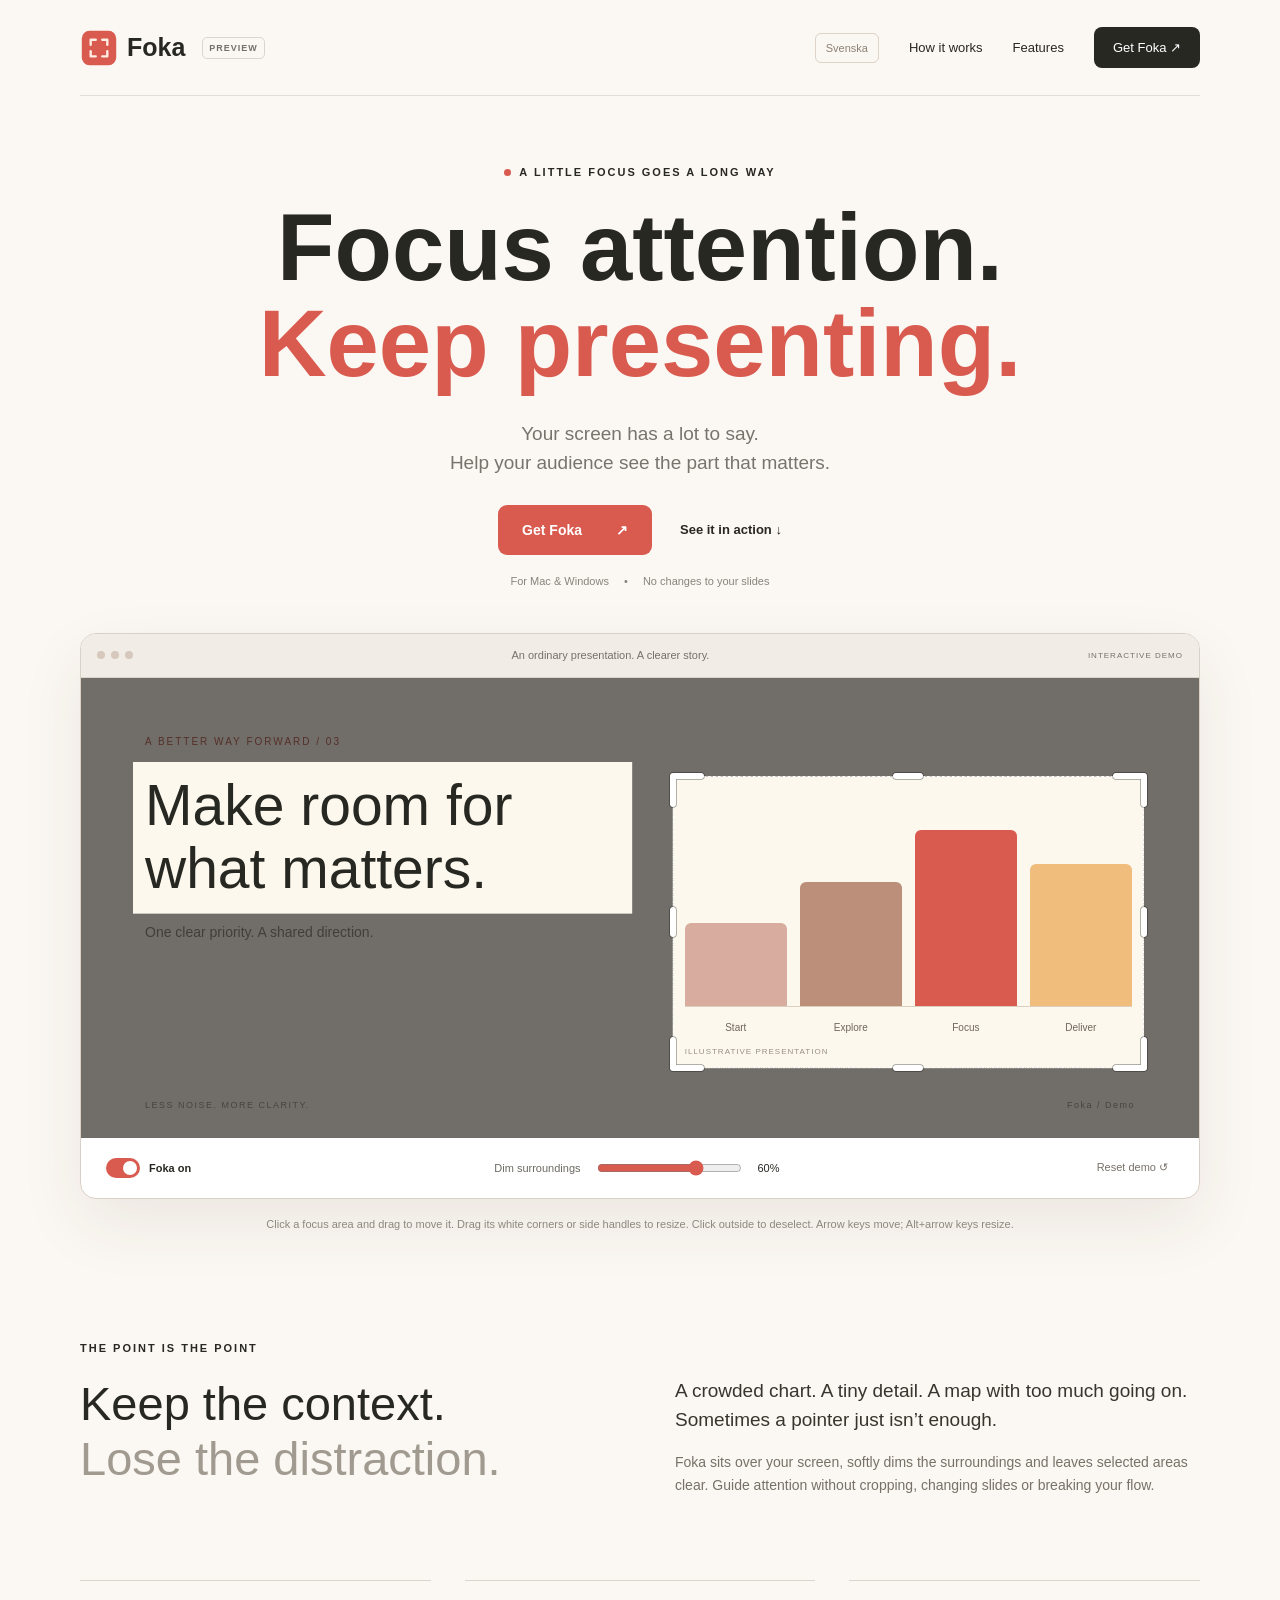
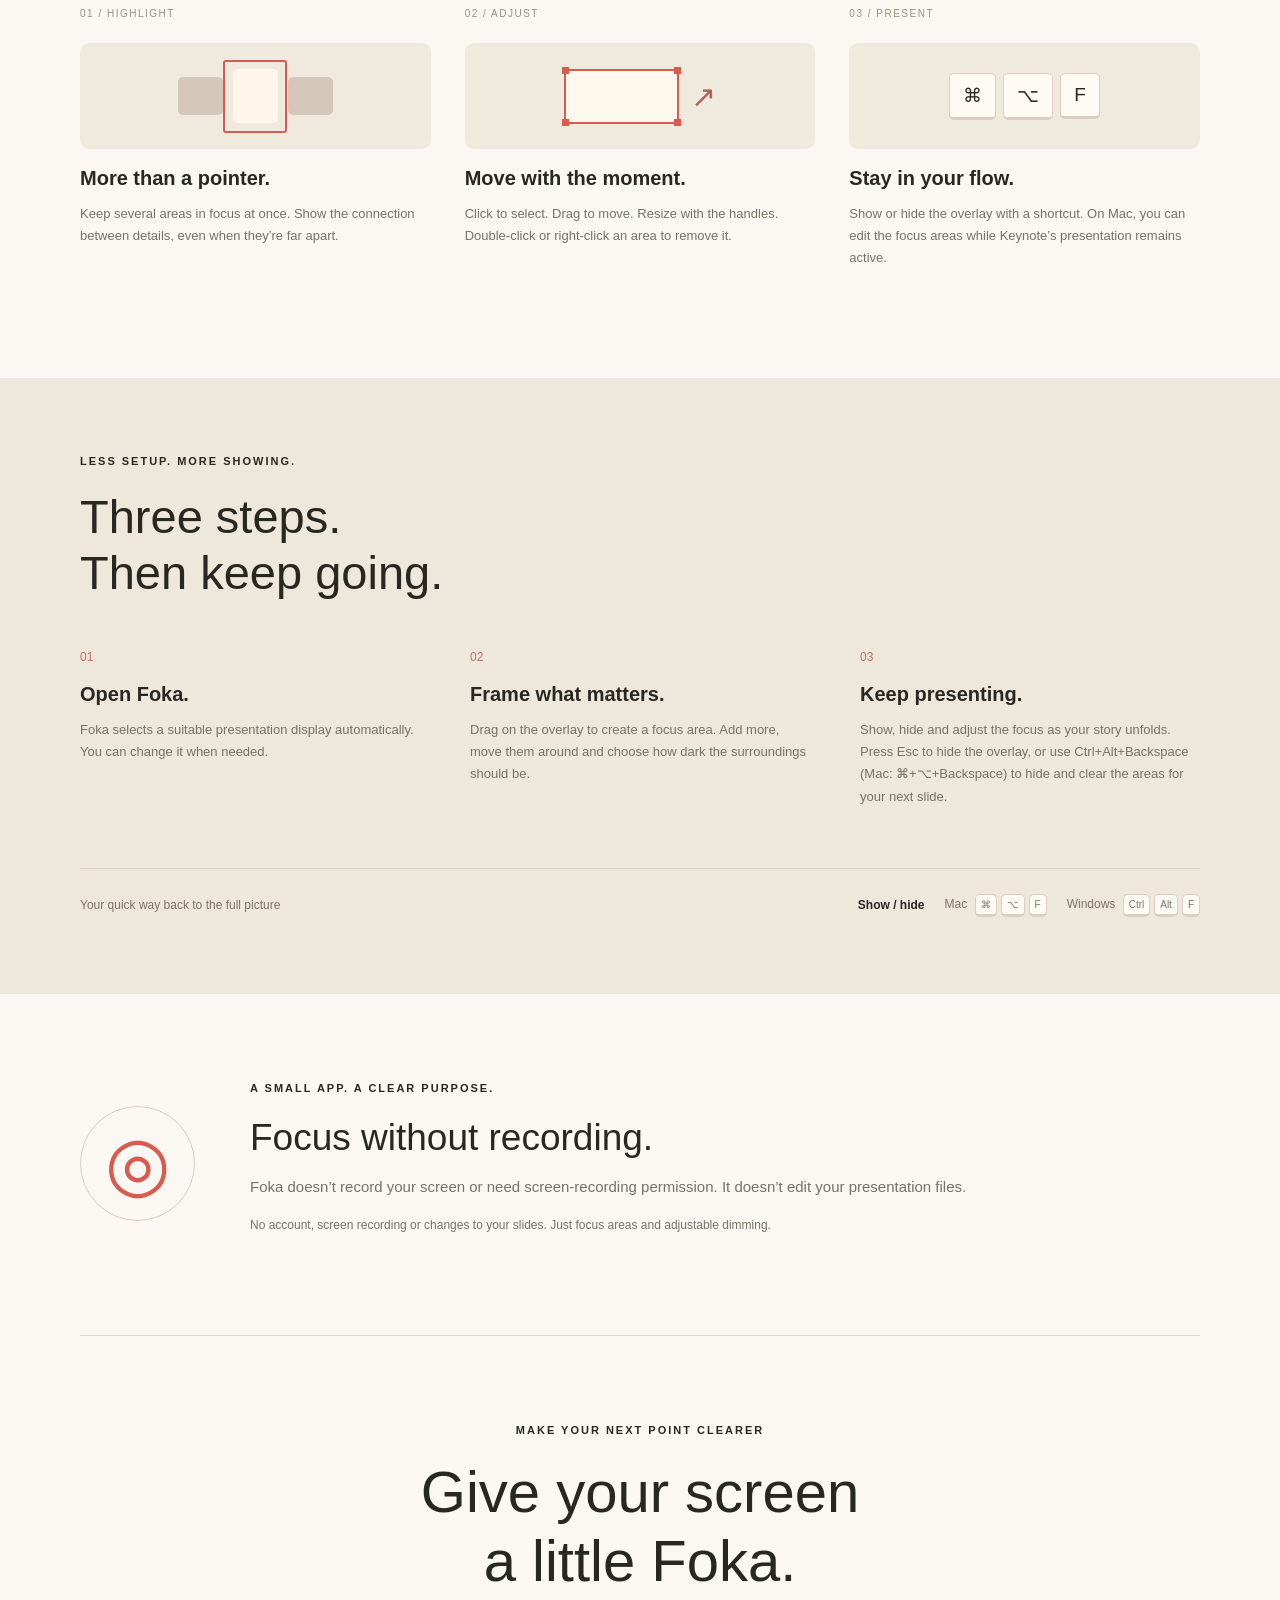
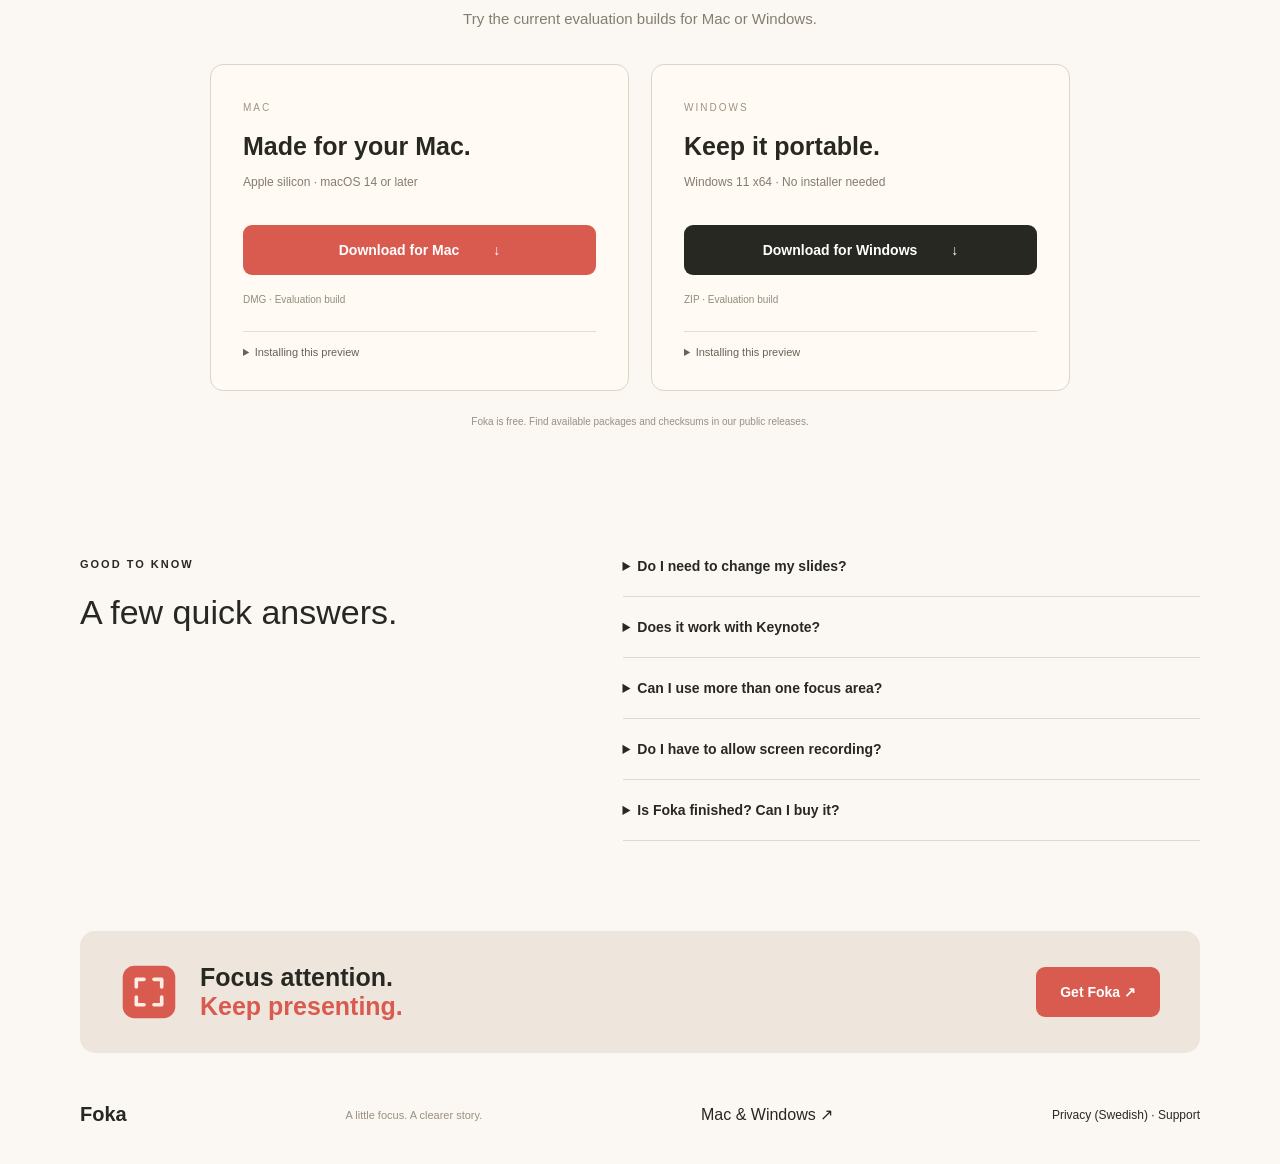
==== site/index.html @ ea9ff08a "Publish bilingual Foka website, interactive demo and Pages workflow" ====
<!doctype html>
<html lang="en">
<head><meta charset="utf-8"><meta name="color-scheme" content="light dark">
<meta name="viewport" content="width=device-width,initial-scale=1"><meta name="theme-color" content="#fbf7f2"><title>Foka — Focus attention. Keep presenting.</title><meta name="description" content="Highlight what matters on your screen. Foka dims the distractions while you keep presenting. An app for Mac and Windows."><link rel="icon" href="assets/foka.svg"><link rel="stylesheet" href="style.css"></head>
<body>
<a class="skip" href="#main">Skip to content</a>
<header class="nav wrap"><a class="brand" href="#"><img src="assets/foka.svg" width="38" height="38" alt="">Foka<span class="beta">PREVIEW</span></a><nav aria-label="Main navigation"><a class="language" href="sv.html" lang="sv" hreflang="sv">Svenska</a><a href="#how">How it works</a><a href="#features">Features</a><a class="small-button" href="#download">Get Foka <span aria-hidden="true">↗</span></a></nav></header>
<main id="main">
<section class="hero wrap"><p class="eyebrow"><span class="status-dot"></span> A little focus goes a long way</p><h1>Focus attention.<br><span>Keep presenting.</span></h1><p class="lead">Your screen has a lot to say.<br>Help your audience see the part that matters.</p><div class="hero-actions"><a class="button primary" href="#download">Get Foka <span aria-hidden="true">↗</span></a><a class="text-link" href="#demo">See it in action <span aria-hidden="true">↓</span></a></div><p class="platform-note">For Mac & Windows <span>•</span> No changes to your slides</p>
<div class="demo" id="demo"><div class="demo-toolbar"><div class="traffic" aria-hidden="true"><i></i><i></i><i></i></div><span>An ordinary presentation. A clearer story.</span><span class="demo-badge">INTERACTIVE DEMO</span></div>
<div class="slide" id="slide"><div class="slide-content"><p class="slide-kicker">A BETTER WAY FORWARD / 03</p><h2>Make room for<br>what matters.</h2><p class="slide-sub">One clear priority. A shared direction.</p><div class="slide-chart" aria-label="Illustrative chart"><div class="bars"><div style="--bar:38%"><span>Start</span></div><div style="--bar:57%"><span>Explore</span></div><div style="--bar:81%"><span>Focus</span></div><div style="--bar:65%"><span>Deliver</span></div></div><span class="chart-caption">ILLUSTRATIVE PRESENTATION</span></div><div class="slide-footer"><span>LESS NOISE. MORE CLARITY.</span><span>Foka / Demo</span></div></div><div id="mask" aria-hidden="true"></div><button class="focus-area" id="spot" aria-label="Chart focus area" aria-describedby="demo-help" aria-pressed="false" title="Drag to move. Drag a corner or side handle to resize. Arrow keys move; Alt+arrow keys resize."><span class="resize-handle handle-nw" data-handle="nw" aria-hidden="true"><svg viewBox="-32 -32 64 64" focusable="false"><path class="grip-shadow" d="M24 0H0V24"/><path class="grip-white" d="M24 0H0V24"/></svg></span><span class="resize-handle handle-n" data-handle="n" aria-hidden="true"></span><span class="resize-handle handle-ne" data-handle="ne" aria-hidden="true"><svg viewBox="-32 -32 64 64" focusable="false"><path class="grip-shadow" d="M24 0H0V24"/><path class="grip-white" d="M24 0H0V24"/></svg></span><span class="resize-handle handle-e" data-handle="e" aria-hidden="true"></span><span class="resize-handle handle-se" data-handle="se" aria-hidden="true"><svg viewBox="-32 -32 64 64" focusable="false"><path class="grip-shadow" d="M24 0H0V24"/><path class="grip-white" d="M24 0H0V24"/></svg></span><span class="resize-handle handle-s" data-handle="s" aria-hidden="true"></span><span class="resize-handle handle-sw" data-handle="sw" aria-hidden="true"><svg viewBox="-32 -32 64 64" focusable="false"><path class="grip-shadow" d="M24 0H0V24"/><path class="grip-white" d="M24 0H0V24"/></svg></span><span class="resize-handle handle-w" data-handle="w" aria-hidden="true"></span></button><button class="focus-area" id="spot-title" aria-label="Heading focus area" aria-describedby="demo-help" aria-pressed="false" title="Drag to move. Drag a corner or side handle to resize. Arrow keys move; Alt+arrow keys resize."><span class="resize-handle handle-nw" data-handle="nw" aria-hidden="true"><svg viewBox="-32 -32 64 64" focusable="false"><path class="grip-shadow" d="M24 0H0V24"/><path class="grip-white" d="M24 0H0V24"/></svg></span><span class="resize-handle handle-n" data-handle="n" aria-hidden="true"></span><span class="resize-handle handle-ne" data-handle="ne" aria-hidden="true"><svg viewBox="-32 -32 64 64" focusable="false"><path class="grip-shadow" d="M24 0H0V24"/><path class="grip-white" d="M24 0H0V24"/></svg></span><span class="resize-handle handle-e" data-handle="e" aria-hidden="true"></span><span class="resize-handle handle-se" data-handle="se" aria-hidden="true"><svg viewBox="-32 -32 64 64" focusable="false"><path class="grip-shadow" d="M24 0H0V24"/><path class="grip-white" d="M24 0H0V24"/></svg></span><span class="resize-handle handle-s" data-handle="s" aria-hidden="true"></span><span class="resize-handle handle-sw" data-handle="sw" aria-hidden="true"><svg viewBox="-32 -32 64 64" focusable="false"><path class="grip-shadow" d="M24 0H0V24"/><path class="grip-white" d="M24 0H0V24"/></svg></span><span class="resize-handle handle-w" data-handle="w" aria-hidden="true"></span></button></div>
<div class="demo-controls"><label class="switch-label"><input id="enabled" type="checkbox" checked><span class="switch" aria-hidden="true"></span>Foka on</label><label class="dim-label" for="dim">Dim surroundings <input id="dim" type="range" min="0" max="85" value="60"><output id="dim-value" for="dim">60%</output></label><button class="reset" id="reset">Reset demo ↺</button></div></div><p class="demo-footnote" id="demo-help">Click a focus area and drag to move it. Drag its white corners or side handles to resize. Click outside to deselect. Arrow keys move; Alt+arrow keys resize.</p></section>
<section class="why wrap" id="features"><p class="eyebrow">THE POINT IS THE POINT</p><div class="section-grid"><h2>Keep the context.<br><em>Lose the distraction.</em></h2><div><p class="large-copy">A crowded chart. A tiny detail. A map with too much going on. Sometimes a pointer just isn’t enough.</p><p>Foka sits over your screen, softly dims the surroundings and leaves selected areas clear. Guide attention without cropping, changing slides or breaking your flow.</p></div></div><div class="feature-grid"><article><span class="feature-num">01 / HIGHLIGHT</span><div class="mini-focus" aria-hidden="true"><i></i><i></i><i></i><b></b></div><h3>More than a pointer.</h3><p>Keep several areas in focus at once. Show the connection between details, even when they’re far apart.</p></article><article><span class="feature-num">02 / ADJUST</span><div class="mini-edit" aria-hidden="true"><div><i></i><i></i><i></i><i></i></div><span>↗</span></div><h3>Move with the moment.</h3><p>Click to select. Drag to move. Resize with the handles. Double-click or right-click an area to remove it.</p></article><article><span class="feature-num">03 / PRESENT</span><div class="mini-key" aria-hidden="true"><kbd>⌘</kbd><kbd>⌥</kbd><kbd>F</kbd></div><h3>Stay in your flow.</h3><p>Show or hide the overlay with a shortcut. On Mac, you can edit the focus areas while Keynote’s presentation remains active.</p></article></div></section>
<section class="how" id="how"><div class="wrap"><p class="eyebrow">LESS SETUP. MORE SHOWING.</p><h2>Three steps.<br>Then keep going.</h2><div class="steps"><article><span>01</span><h3>Open Foka.</h3><p>Foka selects a suitable presentation display automatically. You can change it when needed.</p></article><article><span>02</span><h3>Frame what matters.</h3><p>Drag on the overlay to create a focus area. Add more, move them around and choose how dark the surroundings should be.</p></article><article><span>03</span><h3>Keep presenting.</h3><p>Show, hide and adjust the focus as your story unfolds. Press Esc to hide the overlay, or use Ctrl+Alt+Backspace (Mac: ⌘+⌥+Backspace) to hide and clear the areas for your next slide.</p></article></div><div class="shortcut-strip"><span>Your quick way back to the full picture</span><div><strong>Show / hide</strong><span>Mac <kbd>⌘</kbd><kbd>⌥</kbd><kbd>F</kbd></span><span>Windows <kbd>Ctrl</kbd><kbd>Alt</kbd><kbd>F</kbd></span></div></div></div></section>
<section class="privacy wrap"><div class="privacy-symbol" aria-hidden="true">◎</div><div><p class="eyebrow">A SMALL APP. A CLEAR PURPOSE.</p><h2>Focus without recording.</h2><p>Foka doesn’t record your screen or need screen-recording permission. It doesn’t edit your presentation files.</p><p class="muted">No account, screen recording or changes to your slides. Just focus areas and adjustable dimming.</p></div></section>
<section class="download wrap" id="download"><p class="eyebrow">MAKE YOUR NEXT POINT CLEARER</p><h2>Give your screen<br>a little Foka.</h2><p class="download-intro">Try the current evaluation builds for Mac or Windows.</p><div class="downloads"><article><span class="os-label">MAC</span><h3>Made for your Mac.</h3><p>Apple silicon · macOS 14 or later</p><a class="button primary" data-download="mac" href="https://github.com/kodenaab/foka.kodena.se/releases">Download for Mac <span aria-hidden="true">↓</span></a><small>DMG · Evaluation build</small><details><summary>Installing this preview</summary><p>Open the DMG, drag Foka to Applications, eject the disk image and start Foka. This test build is locally signed and not Apple-notarized. See the included instructions if macOS blocks the first launch.</p></details></article><article><span class="os-label">WINDOWS</span><h3>Keep it portable.</h3><p>Windows 11 x64 · No installer needed</p><a class="button secondary" data-download="windows" href="https://github.com/kodenaab/foka.kodena.se/releases">Download for Windows <span aria-hidden="true">↓</span></a><small>ZIP · Evaluation build</small><details><summary>Installing this preview</summary><p>Extract the ZIP and run Foka.exe. If Windows blocks this unsigned test build, use Properties → Unblock on the file.</p></details></article></div><p class="download-note" id="release-status" aria-live="polite">Foka is free. Find available packages and checksums in our <a href="https://github.com/kodenaab/foka.kodena.se/releases">public releases</a>.</p></section>
<section class="faq wrap"><div><p class="eyebrow">GOOD TO KNOW</p><h2>A few quick answers.</h2></div><div class="questions"><details><summary>Do I need to change my slides?</summary><p>No. Foka is a separate overlay on the selected screen. Your slides, PDF, map or browser content remain underneath it.</p></details><details><summary>Does it work with Keynote?</summary><p>Tested with Keynote in presentation mode on the same display. When Keynote takes over both the main and external display, Foka may not appear above it. Use ⌘ + ⌥ + F to show or hide the overlay.</p></details><details><summary>Can I use more than one focus area?</summary><p>Yes. Create multiple rectangles, move or resize them. Click outside all rectangles to deselect them; drag there to create another.</p></details><details><summary>Do I have to allow screen recording?</summary><p>No. Foka uses a transparent overlay and does not capture screen images.</p></details><details><summary>Is Foka finished? Can I buy it?</summary><p>Foka is free to use and is being actively refined. No account or subscription is required.</p></details></div></section>
<section class="closing wrap"><img src="assets/foka.svg" width="58" height="58" alt="Foka icon"><p>Focus attention.<br><span>Keep presenting.</span></p><a class="button primary" href="#download">Get Foka ↗</a></section>
</main><footer class="wrap"><a class="brand" href="#">Foka</a><p>A little focus. A clearer story.</p><a href="#download">Mac & Windows ↗</a><span><a href="privacy.html" lang="sv">Privacy (Swedish)</a> · <a href="mailto:foka@kodena.se">Support</a></span></footer><script src="demo.js"></script><script src="downloads.js" defer></script>
</body></html>
---- site/style.css ----
@font-face{font-family:FokaSans;src:local('Arial')}*{box-sizing:border-box}html{scroll-behavior:smooth;scroll-padding-top:30px}body{margin:0;background:#fbf7f2;color:#282823;font-family:FokaSans,Arial,sans-serif;-webkit-font-smoothing:antialiased}a{color:inherit;text-decoration:none}button,input{font:inherit}button,a,input,summary{touch-action:manipulation}a:focus-visible,button:focus-visible,input:focus-visible,summary:focus-visible{outline:3px solid #d95b50;outline-offset:5px}.wrap{width:min(1120px,calc(100% - 48px));margin:auto}.skip{position:absolute;left:20px;top:-60px;background:#fff;padding:12px;z-index:100}.skip:focus{top:10px}.nav{display:flex;align-items:center;justify-content:space-between;padding:27px 0;border-bottom:1px solid #e3ddd5}.brand{display:flex;align-items:center;gap:9px;font-weight:750;font-size:25px;}.brand img{border-radius:10px}.beta{font-size:9px;letter-spacing:1px;font-weight:600;border:1px solid #dcd5cd;border-radius:5px;padding:5px 6px;margin-left:8px;color:#73716b}.nav nav{display:flex;align-items:center;gap:30px;font-size:13px}.small-button{background:#282823;color:#fff;padding:13px 19px;border-radius:8px}.eyebrow{text-transform:uppercase;font-size:11px;letter-spacing:2px;font-weight:700;display:flex;align-items:center;gap:8px;margin:0 0 22px}.status-dot{width:7px;height:7px;background:#d95b50;border-radius:50%}.hero{text-align:center;padding-top:70px}.hero .eyebrow{justify-content:center}h1{font-size:clamp(50px,7.5vw,94px);line-height:1.02;font-weight:650;margin:0}h1 span{color:#d95b50}.lead{font-size:19px;color:#77746e;line-height:1.55;margin:27px 0}.hero-actions{display:flex;justify-content:center;align-items:center;gap:28px}.button{display:inline-flex;justify-content:center;align-items:center;gap:34px;padding:17px 24px;border-radius:9px;font-size:14px;font-weight:700;transition:transform .2s,background .2s}.button:hover{transform:translateY(-2px)}.primary{background:#d95b50;color:white}.primary:hover{background:#bd473f}.secondary{background:#282823;color:white}.text-link{font-size:13px;font-weight:650}.platform-note{font-size:11px;color:#88847d;margin:20px 0 46px}.platform-note span{margin:0 12px}.demo{border:1px solid #d9d1c8;border-radius:16px;overflow:hidden;box-shadow:0 25px 65px #43342214;text-align:left;background:white}.demo-toolbar{height:44px;background:#f1ece5;border-bottom:1px solid #ddd5cd;display:flex;align-items:center;justify-content:space-between;padding:0 16px;color:#77716b;font-size:11px}.traffic{display:flex;gap:6px}.traffic i{width:8px;height:8px;border-radius:50%;background:#d6c8bd}.demo-badge{font-size:8px;letter-spacing:1px}.slide{height:460px;position:relative;overflow:hidden;isolation:isolate;background:#fcf8ee}.slide-content{position:absolute;inset:0;padding:58px 64px}.slide-kicker{font-size:10px;letter-spacing:2px;color:#b65d4e;margin:0 0 27px}.slide h2{font-size:57px;line-height:1.12;margin:0;max-width:48%}.slide-sub{font-size:14px;color:#888075;margin:23px 0}.slide-chart{position:absolute;right:6%;top:24%;width:40%;height:53%}.bars{height:90%;display:flex;align-items:end;gap:13px;border-bottom:1px solid #dbd0bf}.bars div{height:var(--bar);flex:1;background:#d95b50;border-radius:6px 6px 0 0;position:relative}.bars div:nth-child(1){background:#d8ad9f}.bars div:nth-child(2){background:#bb8f79}.bars div:nth-child(4){background:#f0bd7c}.bars span{position:absolute;bottom:-27px;width:100%;text-align:center;font-size:10px;color:#6f665b}.chart-caption{font-size:8px;letter-spacing:1px;color:#998f84;position:absolute;bottom:-24px;left:0}.slide-footer{position:absolute;bottom:28px;left:64px;right:64px;display:flex;justify-content:space-between;font-size:9px;letter-spacing:1.5px;color:#978d80}#mask{position:absolute;inset:0;z-index:1;pointer-events:none}.focus-area{position:absolute;z-index:2;border:0;background:transparent;cursor:grab;touch-action:none;padding:0;outline:none;overflow:visible;--hit-x:64px;--hit-y:64px}
.focus-area:active{cursor:grabbing}
.focus-area:focus-visible{outline:none}
.focus-area::before{content:"";position:absolute;inset:0;pointer-events:none}
.focus-area.is-selected::before{border:1.25px dashed white;filter:drop-shadow(0 0 .75px #0008)}
.resize-handle{position:absolute;width:var(--hit-x);height:var(--hit-y);transform:translate(-50%,-50%);display:none;touch-action:none}
.focus-area.is-selected .resize-handle:not([hidden]){display:block}
.resize-handle svg{position:absolute;width:64px;height:64px;left:50%;top:50%;transform:translate(-50%,-50%);overflow:visible;pointer-events:none}
.resize-handle path{fill:none;stroke-linecap:round;stroke-linejoin:round}
.grip-shadow{stroke:#0006;stroke-width:7.5}
.grip-white{stroke:white;stroke-width:6}
.handle-nw{left:0;top:0;cursor:nwse-resize}.handle-ne{left:100%;top:0;cursor:nesw-resize}.handle-se{left:100%;top:100%;cursor:nwse-resize}.handle-sw{left:0;top:100%;cursor:nesw-resize}
.handle-ne svg{transform:translate(-50%,-50%) rotate(90deg)}.handle-se svg{transform:translate(-50%,-50%) rotate(180deg)}.handle-sw svg{transform:translate(-50%,-50%) rotate(270deg)}
.handle-n{left:50%;top:0;cursor:ns-resize}.handle-s{left:50%;top:100%;cursor:ns-resize}.handle-e{left:100%;top:50%;cursor:ew-resize}.handle-w{left:0;top:50%;cursor:ew-resize}
.handle-n::before,.handle-s::before,.handle-e::before,.handle-w::before{content:"";position:absolute;left:50%;top:50%;transform:translate(-50%,-50%);background:white;border-radius:3px;box-shadow:0 0 0 .75px #0006;pointer-events:none}
.handle-n::before,.handle-s::before{width:30px;height:6px}.handle-e::before,.handle-w::before{width:6px;height:30px}
.demo-controls{display:flex;align-items:center;justify-content:space-between;padding:20px 25px;gap:20px;font-size:11px}.switch-label{display:flex;align-items:center;gap:9px;font-weight:700;position:relative}.switch-label input{position:absolute;width:35px;height:22px;opacity:0}.switch{width:34px;height:20px;background:#aaa49d;border-radius:20px;position:relative}.switch:after{content:'';position:absolute;width:14px;height:14px;background:#fff;border-radius:50%;top:3px;left:3px;transition:left .2s}.switch-label input:checked+.switch{background:#d95b50}.switch-label input:checked+.switch:after{left:17px}.switch-label input:focus-visible+.switch{outline:3px solid #d95b50;outline-offset:4px}.dim-label{display:flex;align-items:center;gap:14px;color:#6c6962}.dim-label input{width:145px;accent-color:#d95b50}.dim-label output{min-width:30px;color:#282823}.reset{border:0;background:none;color:#777269;cursor:pointer;font-size:11px}.demo-footnote{font-size:11px;color:#8e887e;margin:19px 0 0}.why{padding:112px 0 96px}h2{font-family:Arial,Helvetica,sans-serif;font-size:clamp(32px,4vw,47px);font-weight:500;line-height:1.18;margin:0}em{font-style:normal;color:#a09a90}.section-grid{display:grid;grid-template-columns:1fr 1fr;gap:70px}.section-grid p{font-size:14px;line-height:1.7;color:#777168;margin:0 0 16px}.section-grid .large-copy{font-size:19px;color:#37352e;line-height:1.55}.feature-grid{display:grid;grid-template-columns:repeat(3,1fr);gap:34px;margin-top:66px}.feature-grid article{border-top:1px solid #ddd5cb;padding-top:22px}.feature-num{font-size:10px;letter-spacing:1.5px;color:#9a9084}.feature-grid h3{font-size:20px;margin:18px 0 12px}.feature-grid p{font-size:13px;line-height:1.7;color:#777168}.mini-focus,.mini-edit,.mini-key{height:106px;display:flex;align-items:center;justify-content:center;background:#f0e9de;border-radius:9px;margin-top:22px;position:relative;overflow:hidden}.mini-focus{gap:10px}.mini-focus i{width:45px;height:38px;background:#d3c8b9;border-radius:5px}.mini-focus i:nth-child(2){height:54px;background:#fff5e8}.mini-focus b{width:64px;height:73px;border:2px solid #d95b50;border-radius:3px;position:absolute}.mini-edit div{width:115px;height:55px;border:2px solid #d95b50;background:#fff8ed;position:relative}.mini-edit i{width:7px;height:7px;background:#d95b50;position:absolute}.mini-edit i:nth-child(1){left:-4px;top:-4px}.mini-edit i:nth-child(2){right:-4px;top:-4px}.mini-edit i:nth-child(3){left:-4px;bottom:-4px}.mini-edit i:nth-child(4){right:-4px;bottom:-4px}.mini-edit span{font-size:30px;margin-left:12px;color:#ae6456}.mini-key{gap:7px}kbd{font-family:inherit;font-size:12px;background:#fffaf4;border:1px solid #dacfc1;border-bottom-width:3px;border-radius:5px;padding:7px 9px;display:inline-block}.mini-key kbd{font-size:19px;padding:10px 13px}.how{background:#eee7dc;padding:77px 0}.steps{display:grid;grid-template-columns:repeat(3,1fr);gap:50px;margin:47px 0}.steps article>span{font-size:12px;color:#c27060}.steps h3{font-size:20px;margin:18px 0 12px;}.steps p{font-size:13px;line-height:1.7;color:#777168}.shortcut-strip{border-top:1px solid #d8cfc0;padding-top:25px;display:flex;justify-content:space-between;align-items:center;font-size:12px;color:#7c7468;gap:20px}.shortcut-strip>div{display:flex;align-items:center;gap:20px}.shortcut-strip strong{color:#282823}.shortcut-strip kbd{font-size:10px;padding:4px 5px;margin-left:4px}.privacy{display:grid;grid-template-columns:130px 1fr;gap:40px;padding:88px 0;border-bottom:1px solid #e2d9cd}.privacy-symbol{width:115px;height:115px;border:1px solid #dacbbc;border-radius:50%;display:grid;place-items:center;font-size:75px;color:#d95b50;margin-top:24px}.privacy h2{font-size:37px}.privacy p:not(.eyebrow){max-width:730px;font-size:15px;line-height:1.7;color:#777168}.privacy .muted{font-size:12px!important}.download{text-align:center;padding:88px 0}.download .eyebrow{justify-content:center}.download h2{font-size:58px;}.download-intro{color:#847d72;font-size:15px}.downloads{display:grid;grid-template-columns:1fr 1fr;gap:22px;text-align:left;max-width:860px;margin:37px auto 22px}.downloads article{padding:32px;border:1px solid #ded4c7;border-radius:13px;background:#fffaf4}.os-label{font-size:10px;color:#a09384;letter-spacing:2px}.downloads h3{font-size:25px;margin:17px 0 9px}.downloads p{color:#867c6e;font-size:12px;line-height:1.65}.downloads .button{width:100%;margin:20px 0 14px}.downloads small{font-size:10px;color:#958b7e}.downloads details{margin-top:24px;border-top:1px solid #e6ddd1;padding-top:14px}.downloads summary{font-size:11px;color:#6c6154;cursor:pointer}.download-note{color:#9a9083;font-size:10px;line-height:1.7}.faq{display:grid;grid-template-columns:.9fr 1.1fr;gap:70px;padding:30px 0 90px}.faq h2{font-size:34px}.questions details{border-bottom:1px solid #e1d8cc;padding:22px 0}.questions details:first-child{padding-top:0}.questions summary{font-size:14px;font-weight:600;cursor:pointer}.questions p{font-size:13px;line-height:1.75;color:#7c7367;padding-right:20px}.closing{background:#eee6dc;border-radius:15px;padding:32px 40px;display:flex;align-items:center;gap:22px}.closing p{font-size:25px;font-weight:650;margin:0}.closing p span{color:#d95b50}.closing .button{margin-left:auto}footer{display:flex;align-items:center;justify-content:space-between;padding:45px 0 32px!important}footer p,footer>a:last-child{font-size:11px;color:#9a9083}footer .brand{font-size:20px}
@media(max-width:760px){.wrap{width:calc(100% - 32px)}.nav{padding:20px 0}.nav nav{gap:14px}.nav nav>a:not(.small-button){display:none}.hero{padding-top:45px}h1{}.lead{font-size:16px}.demo-toolbar>span:first-of-type{font-size:9px}.demo-badge{display:none}.slide{height:330px}.slide-content{padding:32px 25px}.slide-kicker{font-size:8px;margin-bottom:22px}.slide h2{font-size:34px;}.slide-sub{font-size:10px;max-width:43%}.slide-chart{width:43%;right:4%;top:27%;height:47%}.bars{gap:8px}.bars span{font-size:8px}.slide-footer{left:25px;right:25px;font-size:7px;letter-spacing:1px}.chart-caption{font-size:6px}.demo-controls{padding:16px 12px;flex-wrap:wrap;gap:14px}.dim-label{gap:8px}.dim-label input{width:80px}.reset{margin-left:auto}.section-grid,.faq{grid-template-columns:1fr;gap:25px}.why{padding:65px 0}.feature-grid{grid-template-columns:1fr;gap:30px;margin-top:35px}.feature-grid article{display:grid;grid-template-columns:110px 1fr;column-gap:20px}.feature-num{grid-column:1/-1}.mini-focus,.mini-edit,.mini-key{grid-row:2/4;margin-top:18px}.mini-focus i{width:25px}.mini-focus b{width:40px}.mini-edit div{width:65px;height:42px}.mini-edit span{display:none}.mini-key kbd{font-size:11px;padding:7px}.feature-grid p{margin:0}.how{padding:55px 0}.steps{grid-template-columns:1fr;gap:18px;margin:30px 0}.steps h3{margin:10px 0}.shortcut-strip,.shortcut-strip>div{align-items:flex-start;flex-direction:column;gap:12px}.privacy{grid-template-columns:1fr;gap:18px;padding:55px 0}.privacy-symbol{width:65px;height:65px;font-size:42px;margin:0}.download{padding:60px 0}.download h2{font-size:45px}.downloads{grid-template-columns:1fr}.faq{padding-bottom:55px}.closing{padding:25px;flex-wrap:wrap;gap:16px}.closing p{font-size:22px}.closing .button{width:100%;margin:6px 0 0}footer{gap:20px;flex-wrap:wrap}footer p{display:none}}@media(prefers-reduced-motion:reduce){html{scroll-behavior:auto}.button,.switch:after{transition:none}}

.nav .language{font-size:11px;color:#8c8175;border:1px solid #ddd3c6;border-radius:6px;padding:8px 10px}.nav nav>a.language{display:inline-flex}@media(max-width:420px){.nav .beta{display:none}.nav nav{gap:9px}.small-button{padding:11px 12px}html[lang="sv"] .demo-toolbar>span:first-of-type{max-width:240px}html[lang="sv"] .dim-label{font-size:10px}}

html[lang="sv"] h1{font-size:clamp(40px,6.4vw,80px);}html[lang="sv"] .closing p{font-size:23px}@media(max-width:760px){html[lang="sv"] h1{font-size:clamp(29px,6.8vw,51px);}html[lang="sv"] .closing p{font-size:20px}}

/* Follow the visitor's system theme; the example slide retains its original colors. */
:root{color-scheme:light dark}.slide{color:#282823;color-scheme:light}
@media(prefers-color-scheme:dark){
body{background:#181817;color:#f4eee7}
.nav{border-color:#373532}.beta{border-color:#49443e;color:#b9b0a5}
.lead,.section-grid p,.feature-grid p,.steps p,.privacy p:not(.eyebrow),.questions p{color:#bdb4a8}
.platform-note,.demo-footnote,.feature-num,.download-intro,.download-note,footer p,footer>a:last-child{color:#afa497}
.section-grid .large-copy{color:#e8dfd3}em{color:#b8aea1}
h1 span,.closing p span{color:#f08073}
.small-button,.secondary{background:#eee5d8;color:#26231f}
.demo{background:#232321;border-color:#45413b;box-shadow:0 25px 65px #0005}
.demo-toolbar{background:#2c2a27;border-color:#45413b;color:#bcb1a3}.traffic i{background:#786b5c}
.dim-label,.reset{color:#bdb4a8}.dim-label output{color:#f4eee7}
.feature-grid article,.shortcut-strip,.privacy,.questions details{border-color:#45403a}
.mini-focus,.mini-edit,.mini-key{background:#302c27}.mini-focus i{background:#63594b}.mini-focus i:nth-child(2){background:#fff5e8}
.how{background:#22211f}.steps article>span{color:#ed9987}.shortcut-strip{color:#bdb2a4}.shortcut-strip strong{color:#f4eee7}
kbd{background:#36312b;border-color:#65594b;color:#f4eee7}
.privacy-symbol{border-color:#605044}
.downloads article{background:#242320;border-color:#4b443a}.os-label,.downloads small{color:#b7a996}.downloads p{color:#c0b2a1}.downloads details{border-color:#4b443a}.downloads summary{color:#e0d3c1}
.closing{background:#2b2823}.nav .language{color:#d0c3b2;border-color:#51483d}.skip{background:#282622;color:#fff}
}

.policy{max-width:800px;padding-bottom:70px}.policy h1{font-size:clamp(40px,7vw,72px)}.policy h2{font-size:24px;margin:36px 0 12px}.policy p{line-height:1.8}.policy a{text-decoration:underline;text-underline-offset:3px}footer>span{font-size:12px}footer>span a{white-space:nowrap}
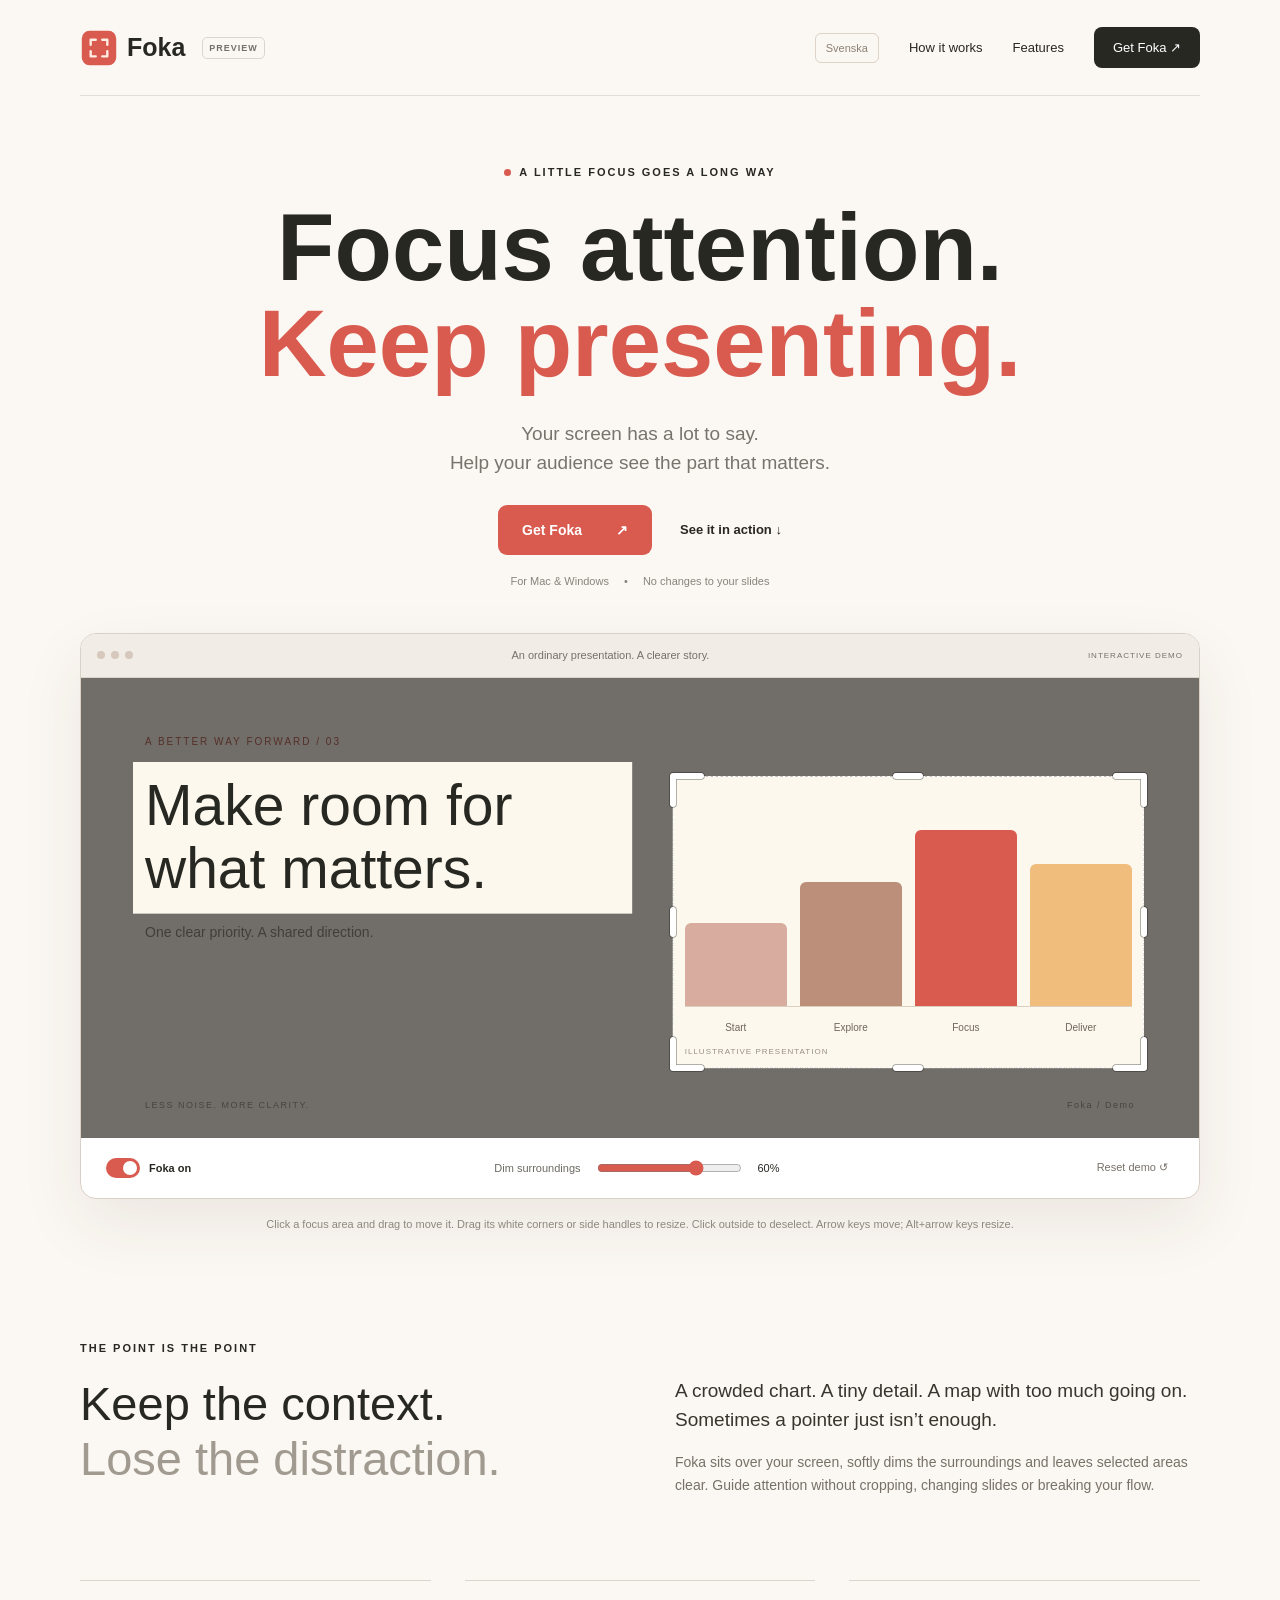
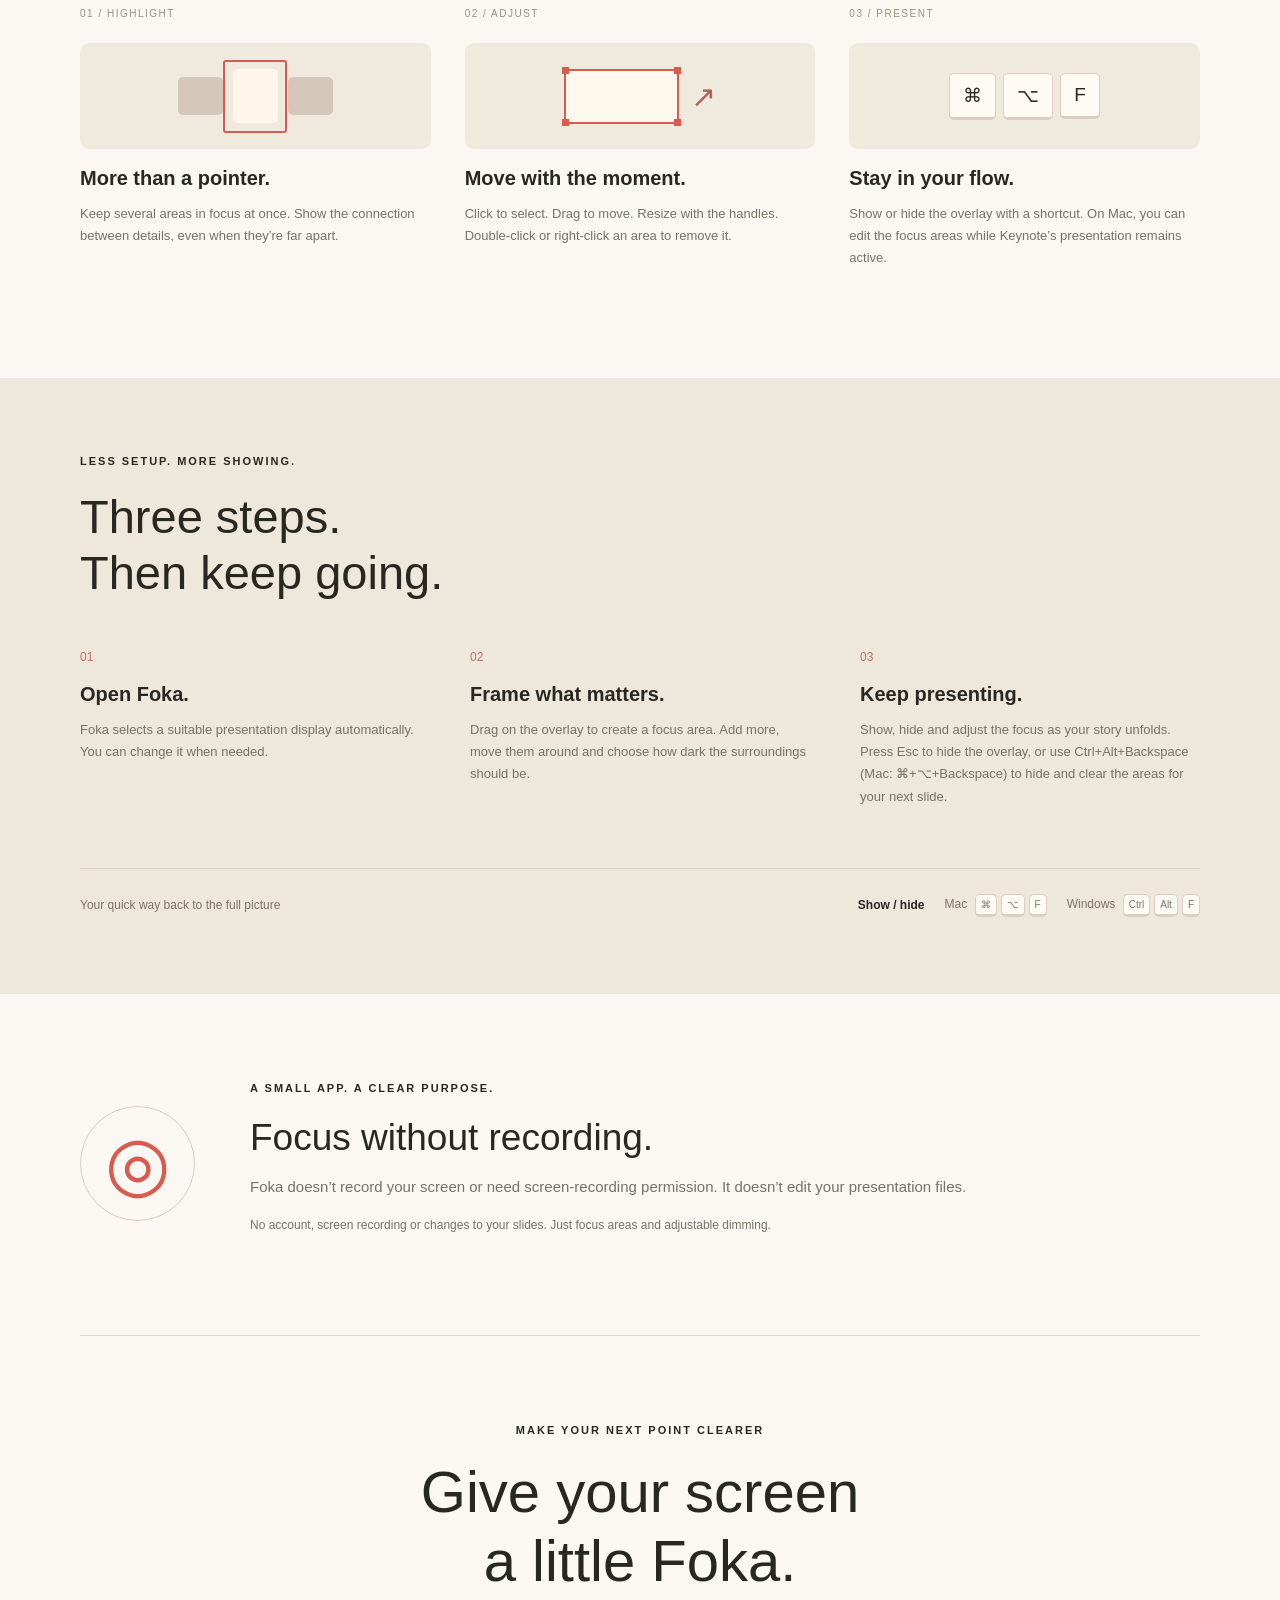
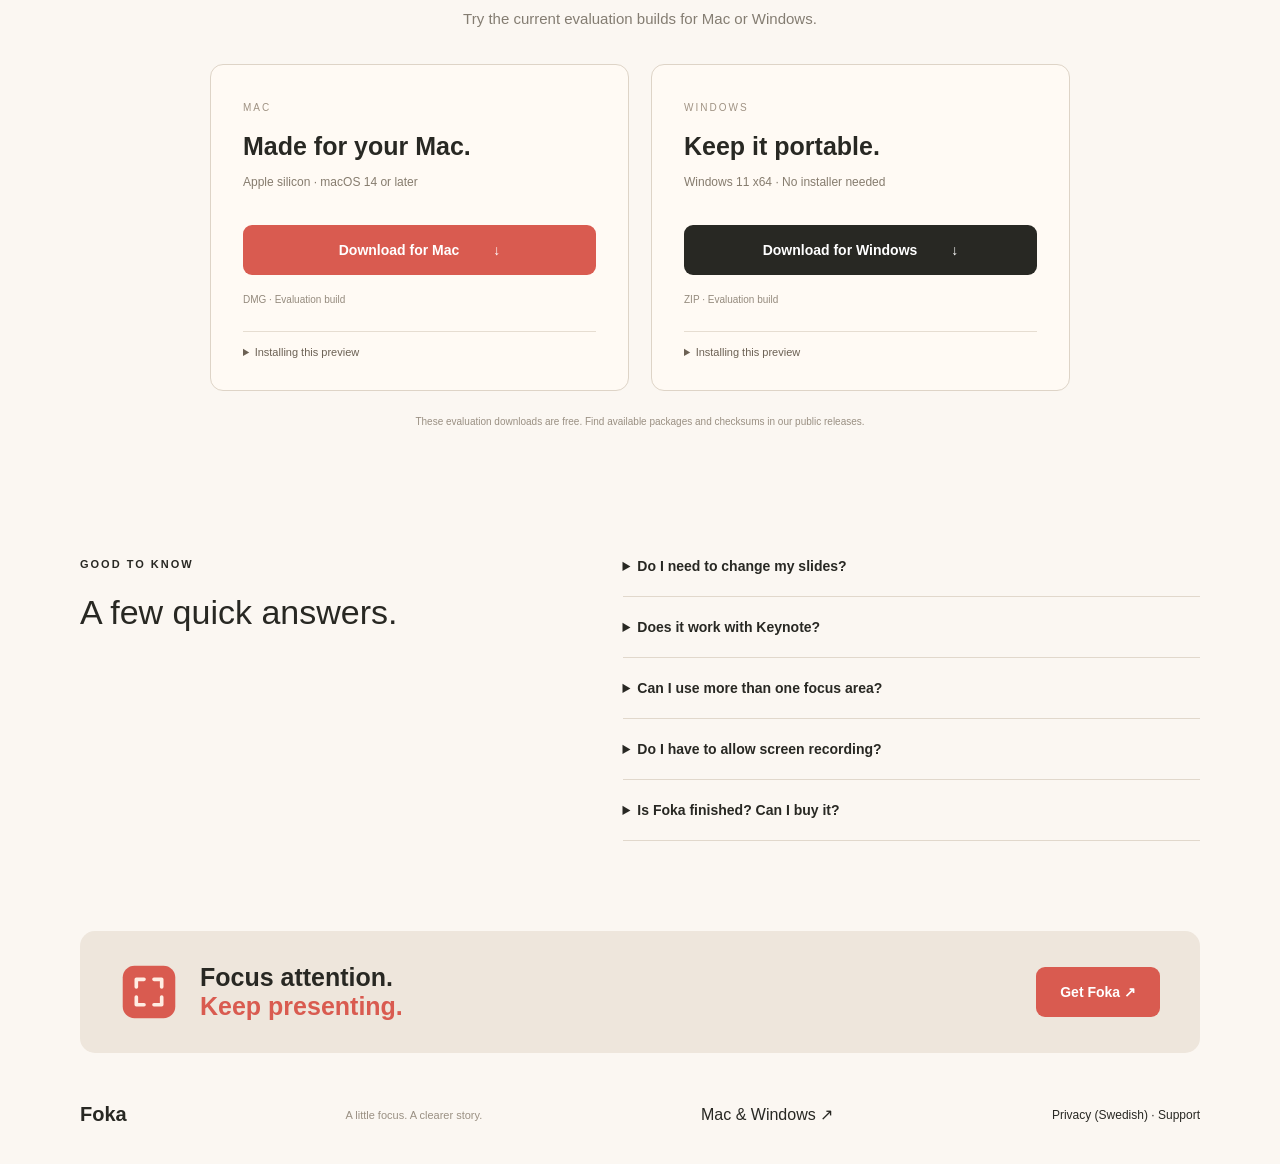
==== commit 1c0308c5: "Clarify evaluation downloads and Microsoft Store trial licensing" ====
--- a/site/index.html
+++ b/site/index.html
@@ -13,8 +13,8 @@
 <section class="why wrap" id="features"><p class="eyebrow">THE POINT IS THE POINT</p><div class="section-grid"><h2>Keep the context.<br><em>Lose the distraction.</em></h2><div><p class="large-copy">A crowded chart. A tiny detail. A map with too much going on. Sometimes a pointer just isn’t enough.</p><p>Foka sits over your screen, softly dims the surroundings and leaves selected areas clear. Guide attention without cropping, changing slides or breaking your flow.</p></div></div><div class="feature-grid"><article><span class="feature-num">01 / HIGHLIGHT</span><div class="mini-focus" aria-hidden="true"><i></i><i></i><i></i><b></b></div><h3>More than a pointer.</h3><p>Keep several areas in focus at once. Show the connection between details, even when they’re far apart.</p></article><article><span class="feature-num">02 / ADJUST</span><div class="mini-edit" aria-hidden="true"><div><i></i><i></i><i></i><i></i></div><span>↗</span></div><h3>Move with the moment.</h3><p>Click to select. Drag to move. Resize with the handles. Double-click or right-click an area to remove it.</p></article><article><span class="feature-num">03 / PRESENT</span><div class="mini-key" aria-hidden="true"><kbd>⌘</kbd><kbd>⌥</kbd><kbd>F</kbd></div><h3>Stay in your flow.</h3><p>Show or hide the overlay with a shortcut. On Mac, you can edit the focus areas while Keynote’s presentation remains active.</p></article></div></section>
 <section class="how" id="how"><div class="wrap"><p class="eyebrow">LESS SETUP. MORE SHOWING.</p><h2>Three steps.<br>Then keep going.</h2><div class="steps"><article><span>01</span><h3>Open Foka.</h3><p>Foka selects a suitable presentation display automatically. You can change it when needed.</p></article><article><span>02</span><h3>Frame what matters.</h3><p>Drag on the overlay to create a focus area. Add more, move them around and choose how dark the surroundings should be.</p></article><article><span>03</span><h3>Keep presenting.</h3><p>Show, hide and adjust the focus as your story unfolds. Press Esc to hide the overlay, or use Ctrl+Alt+Backspace (Mac: ⌘+⌥+Backspace) to hide and clear the areas for your next slide.</p></article></div><div class="shortcut-strip"><span>Your quick way back to the full picture</span><div><strong>Show / hide</strong><span>Mac <kbd>⌘</kbd><kbd>⌥</kbd><kbd>F</kbd></span><span>Windows <kbd>Ctrl</kbd><kbd>Alt</kbd><kbd>F</kbd></span></div></div></div></section>
 <section class="privacy wrap"><div class="privacy-symbol" aria-hidden="true">◎</div><div><p class="eyebrow">A SMALL APP. A CLEAR PURPOSE.</p><h2>Focus without recording.</h2><p>Foka doesn’t record your screen or need screen-recording permission. It doesn’t edit your presentation files.</p><p class="muted">No account, screen recording or changes to your slides. Just focus areas and adjustable dimming.</p></div></section>
-<section class="download wrap" id="download"><p class="eyebrow">MAKE YOUR NEXT POINT CLEARER</p><h2>Give your screen<br>a little Foka.</h2><p class="download-intro">Try the current evaluation builds for Mac or Windows.</p><div class="downloads"><article><span class="os-label">MAC</span><h3>Made for your Mac.</h3><p>Apple silicon · macOS 14 or later</p><a class="button primary" data-download="mac" href="https://github.com/kodenaab/foka.kodena.se/releases">Download for Mac <span aria-hidden="true">↓</span></a><small>DMG · Evaluation build</small><details><summary>Installing this preview</summary><p>Open the DMG, drag Foka to Applications, eject the disk image and start Foka. This test build is locally signed and not Apple-notarized. See the included instructions if macOS blocks the first launch.</p></details></article><article><span class="os-label">WINDOWS</span><h3>Keep it portable.</h3><p>Windows 11 x64 · No installer needed</p><a class="button secondary" data-download="windows" href="https://github.com/kodenaab/foka.kodena.se/releases">Download for Windows <span aria-hidden="true">↓</span></a><small>ZIP · Evaluation build</small><details><summary>Installing this preview</summary><p>Extract the ZIP and run Foka.exe. If Windows blocks this unsigned test build, use Properties → Unblock on the file.</p></details></article></div><p class="download-note" id="release-status" aria-live="polite">Foka is free. Find available packages and checksums in our <a href="https://github.com/kodenaab/foka.kodena.se/releases">public releases</a>.</p></section>
-<section class="faq wrap"><div><p class="eyebrow">GOOD TO KNOW</p><h2>A few quick answers.</h2></div><div class="questions"><details><summary>Do I need to change my slides?</summary><p>No. Foka is a separate overlay on the selected screen. Your slides, PDF, map or browser content remain underneath it.</p></details><details><summary>Does it work with Keynote?</summary><p>Tested with Keynote in presentation mode on the same display. When Keynote takes over both the main and external display, Foka may not appear above it. Use ⌘ + ⌥ + F to show or hide the overlay.</p></details><details><summary>Can I use more than one focus area?</summary><p>Yes. Create multiple rectangles, move or resize them. Click outside all rectangles to deselect them; drag there to create another.</p></details><details><summary>Do I have to allow screen recording?</summary><p>No. Foka uses a transparent overlay and does not capture screen images.</p></details><details><summary>Is Foka finished? Can I buy it?</summary><p>Foka is free to use and is being actively refined. No account or subscription is required.</p></details></div></section>
+<section class="download wrap" id="download"><p class="eyebrow">MAKE YOUR NEXT POINT CLEARER</p><h2>Give your screen<br>a little Foka.</h2><p class="download-intro">Try the current evaluation builds for Mac or Windows.</p><div class="downloads"><article><span class="os-label">MAC</span><h3>Made for your Mac.</h3><p>Apple silicon · macOS 14 or later</p><a class="button primary" data-download="mac" href="https://github.com/kodenaab/foka.kodena.se/releases">Download for Mac <span aria-hidden="true">↓</span></a><small>DMG · Evaluation build</small><details><summary>Installing this preview</summary><p>Open the DMG, drag Foka to Applications, eject the disk image and start Foka. This test build is locally signed and not Apple-notarized. See the included instructions if macOS blocks the first launch.</p></details></article><article><span class="os-label">WINDOWS</span><h3>Keep it portable.</h3><p>Windows 11 x64 · No installer needed</p><a class="button secondary" data-download="windows" href="https://github.com/kodenaab/foka.kodena.se/releases">Download for Windows <span aria-hidden="true">↓</span></a><small>ZIP · Evaluation build</small><details><summary>Installing this preview</summary><p>Extract the ZIP and run Foka.exe. If Windows blocks this unsigned test build, use Properties → Unblock on the file.</p></details></article></div><p class="download-note" id="release-status" aria-live="polite">These evaluation downloads are free. Find available packages and checksums in our <a href="https://github.com/kodenaab/foka.kodena.se/releases">public releases</a>.</p></section>
+<section class="faq wrap"><div><p class="eyebrow">GOOD TO KNOW</p><h2>A few quick answers.</h2></div><div class="questions"><details><summary>Do I need to change my slides?</summary><p>No. Foka is a separate overlay on the selected screen. Your slides, PDF, map or browser content remain underneath it.</p></details><details><summary>Does it work with Keynote?</summary><p>Tested with Keynote in presentation mode on the same display. When Keynote takes over both the main and external display, Foka may not appear above it. Use ⌘ + ⌥ + F to show or hide the overlay.</p></details><details><summary>Can I use more than one focus area?</summary><p>Yes. Create multiple rectangles, move or resize them. Click outside all rectangles to deselect them; drag there to create another.</p></details><details><summary>Do I have to allow screen recording?</summary><p>No. Foka uses a transparent overlay and does not capture screen images.</p></details><details><summary>Is Foka finished? Can I buy it?</summary><p>The evaluation downloads here are free. The Microsoft Store edition is being prepared as a one-time purchase with a 30-day trial. No separate Foka account is required.</p></details></div></section>
 <section class="closing wrap"><img src="assets/foka.svg" width="58" height="58" alt="Foka icon"><p>Focus attention.<br><span>Keep presenting.</span></p><a class="button primary" href="#download">Get Foka ↗</a></section>
 </main><footer class="wrap"><a class="brand" href="#">Foka</a><p>A little focus. A clearer story.</p><a href="#download">Mac & Windows ↗</a><span><a href="privacy.html" lang="sv">Privacy (Swedish)</a> · <a href="mailto:foka@kodena.se">Support</a></span></footer><script src="demo.js"></script><script src="downloads.js" defer></script>
 </body></html>
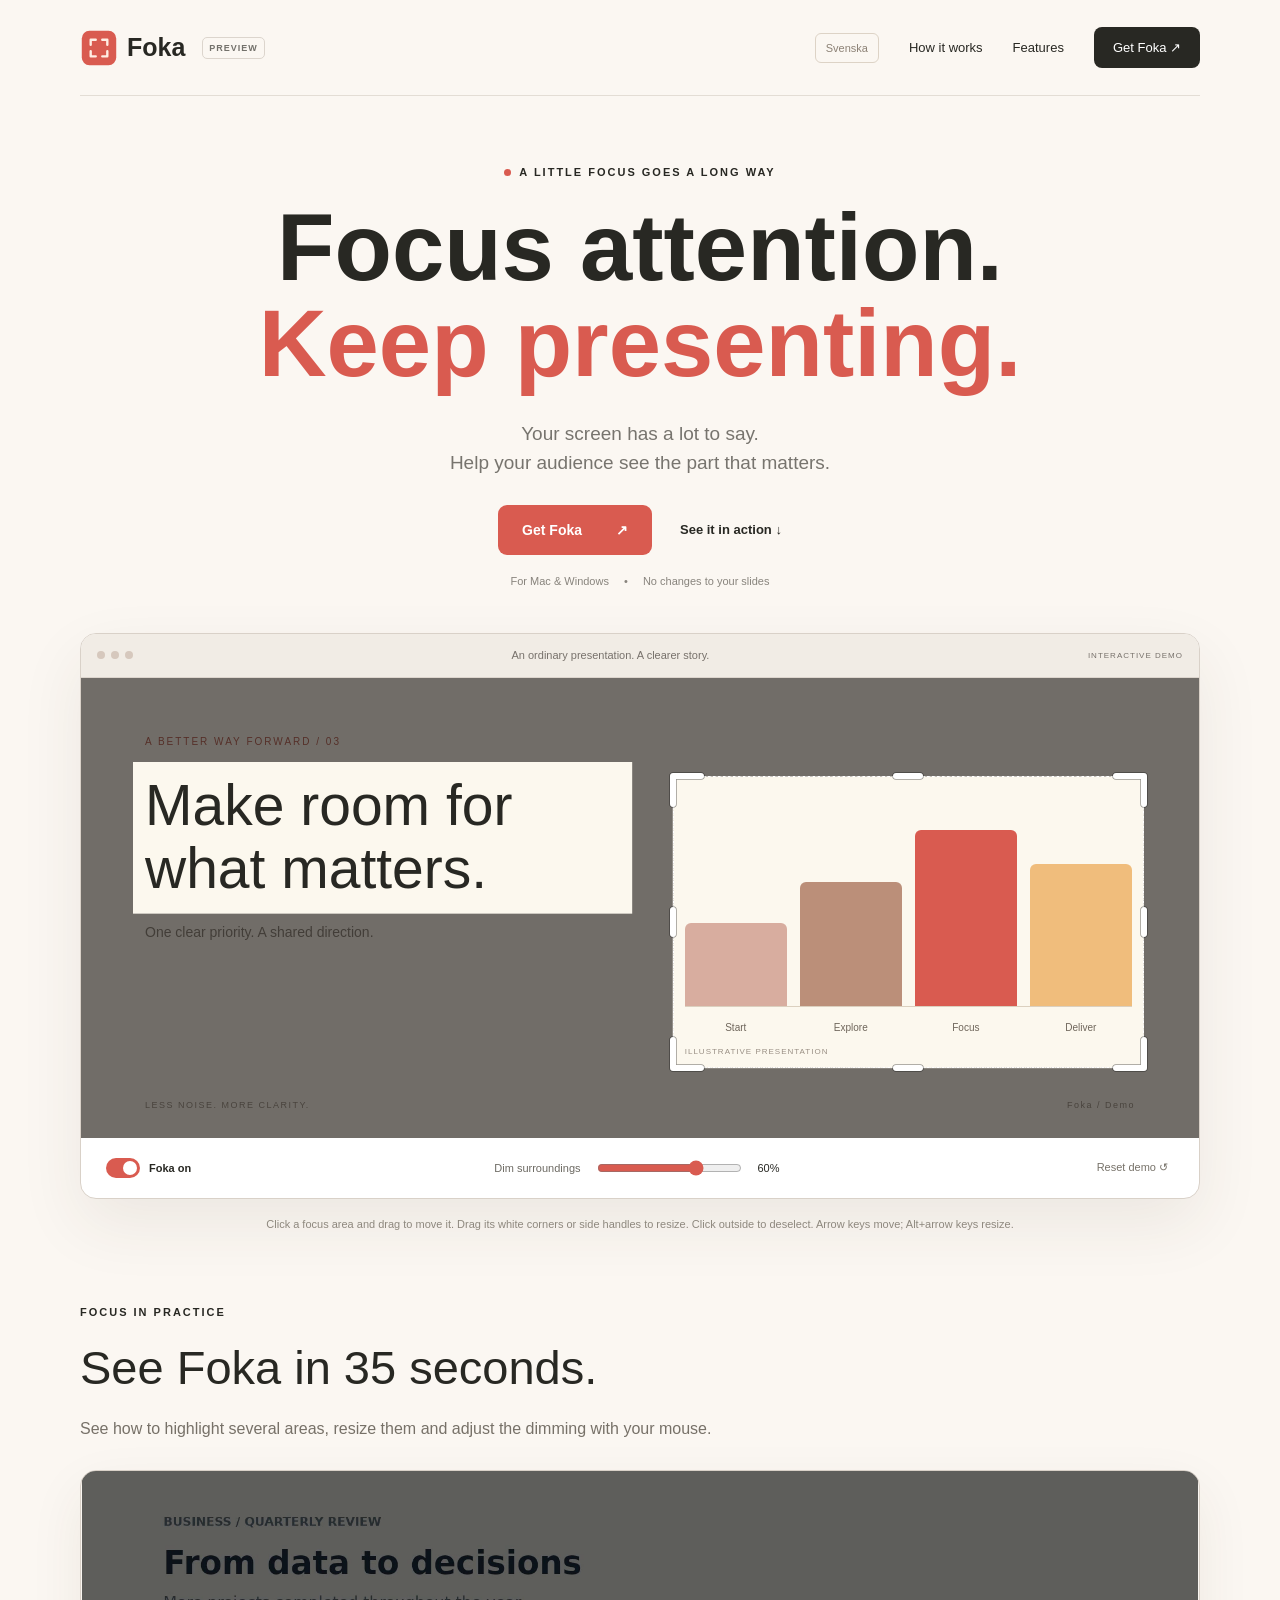
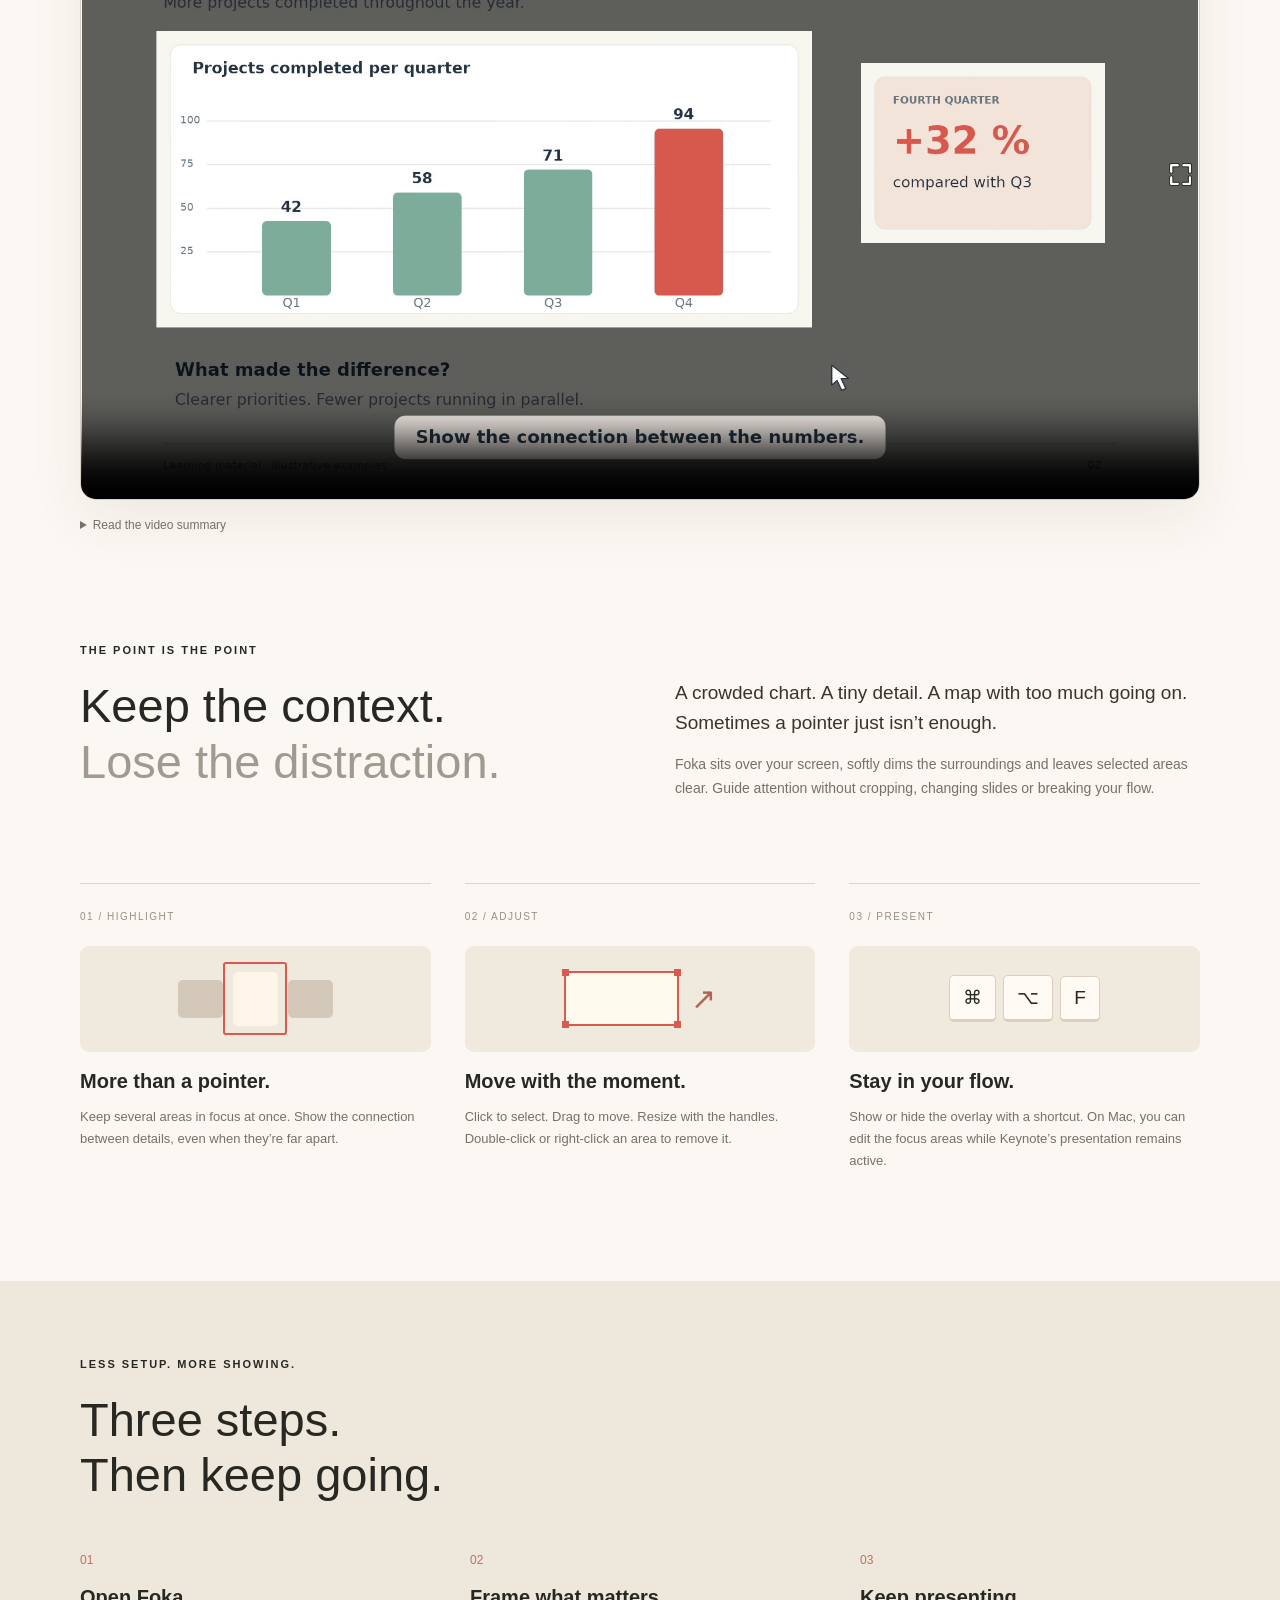
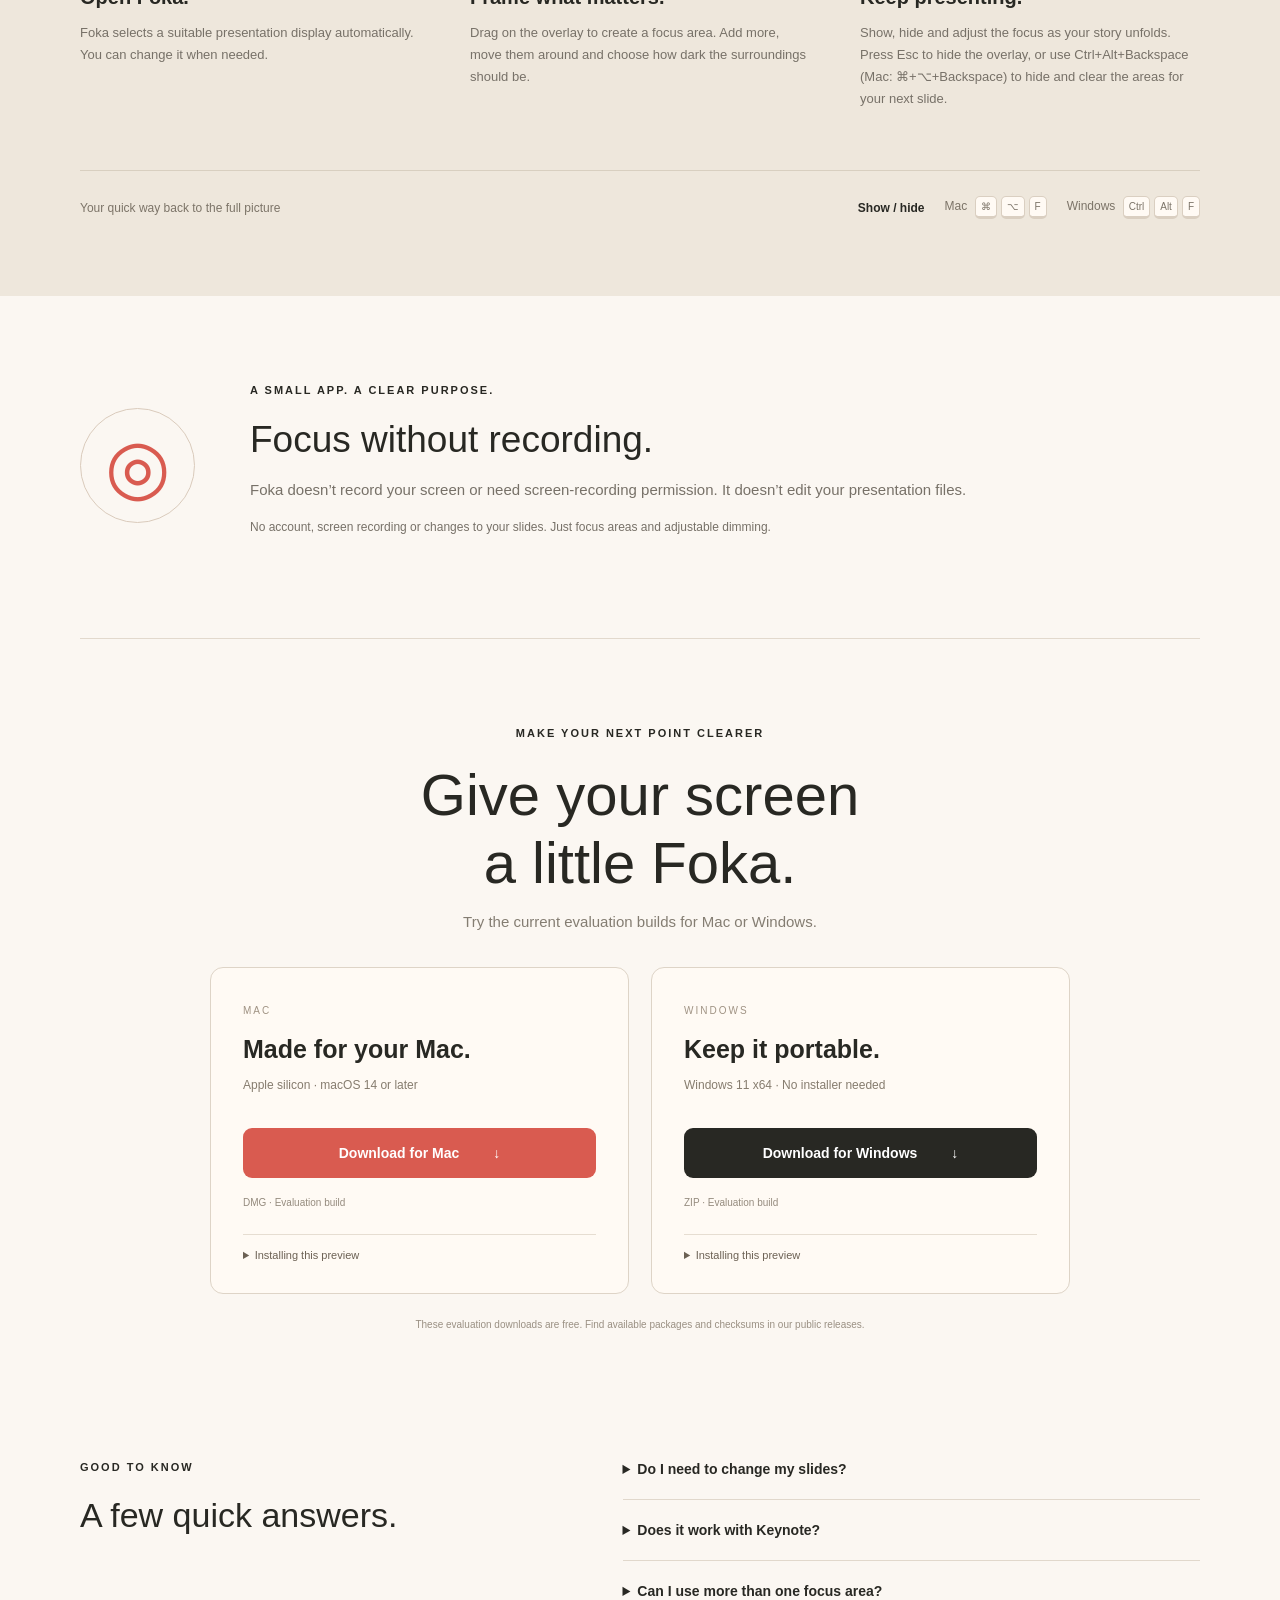
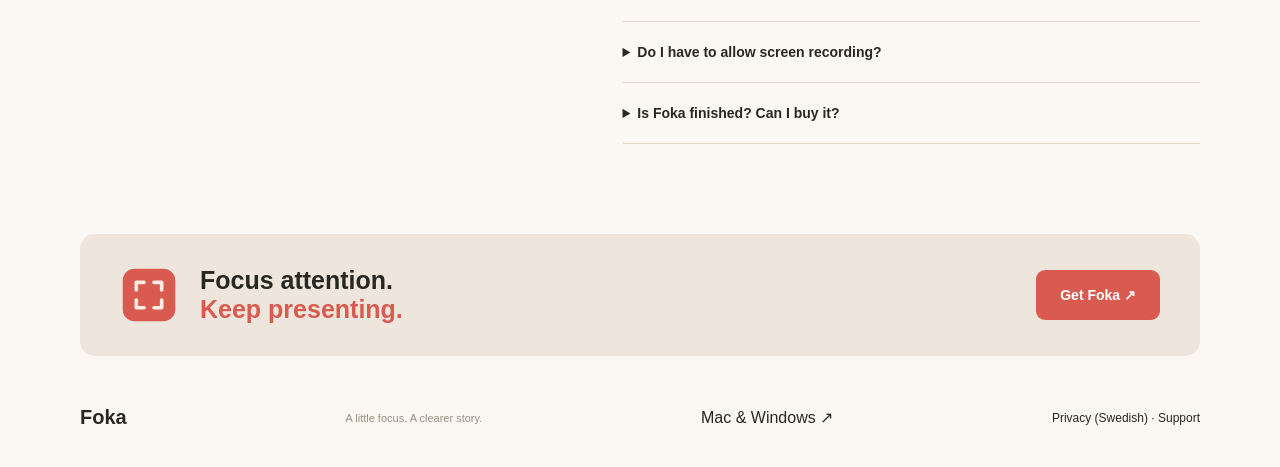
==== commit c344c9ce: "Show a localized Foka promo video with captions and on-demand playback" ====
--- a/site/index.html
+++ b/site/index.html
@@ -10,6 +10,16 @@
 <div class="demo" id="demo"><div class="demo-toolbar"><div class="traffic" aria-hidden="true"><i></i><i></i><i></i></div><span>An ordinary presentation. A clearer story.</span><span class="demo-badge">INTERACTIVE DEMO</span></div>
 <div class="slide" id="slide"><div class="slide-content"><p class="slide-kicker">A BETTER WAY FORWARD / 03</p><h2>Make room for<br>what matters.</h2><p class="slide-sub">One clear priority. A shared direction.</p><div class="slide-chart" aria-label="Illustrative chart"><div class="bars"><div style="--bar:38%"><span>Start</span></div><div style="--bar:57%"><span>Explore</span></div><div style="--bar:81%"><span>Focus</span></div><div style="--bar:65%"><span>Deliver</span></div></div><span class="chart-caption">ILLUSTRATIVE PRESENTATION</span></div><div class="slide-footer"><span>LESS NOISE. MORE CLARITY.</span><span>Foka / Demo</span></div></div><div id="mask" aria-hidden="true"></div><button class="focus-area" id="spot" aria-label="Chart focus area" aria-describedby="demo-help" aria-pressed="false" title="Drag to move. Drag a corner or side handle to resize. Arrow keys move; Alt+arrow keys resize."><span class="resize-handle handle-nw" data-handle="nw" aria-hidden="true"><svg viewBox="-32 -32 64 64" focusable="false"><path class="grip-shadow" d="M24 0H0V24"/><path class="grip-white" d="M24 0H0V24"/></svg></span><span class="resize-handle handle-n" data-handle="n" aria-hidden="true"></span><span class="resize-handle handle-ne" data-handle="ne" aria-hidden="true"><svg viewBox="-32 -32 64 64" focusable="false"><path class="grip-shadow" d="M24 0H0V24"/><path class="grip-white" d="M24 0H0V24"/></svg></span><span class="resize-handle handle-e" data-handle="e" aria-hidden="true"></span><span class="resize-handle handle-se" data-handle="se" aria-hidden="true"><svg viewBox="-32 -32 64 64" focusable="false"><path class="grip-shadow" d="M24 0H0V24"/><path class="grip-white" d="M24 0H0V24"/></svg></span><span class="resize-handle handle-s" data-handle="s" aria-hidden="true"></span><span class="resize-handle handle-sw" data-handle="sw" aria-hidden="true"><svg viewBox="-32 -32 64 64" focusable="false"><path class="grip-shadow" d="M24 0H0V24"/><path class="grip-white" d="M24 0H0V24"/></svg></span><span class="resize-handle handle-w" data-handle="w" aria-hidden="true"></span></button><button class="focus-area" id="spot-title" aria-label="Heading focus area" aria-describedby="demo-help" aria-pressed="false" title="Drag to move. Drag a corner or side handle to resize. Arrow keys move; Alt+arrow keys resize."><span class="resize-handle handle-nw" data-handle="nw" aria-hidden="true"><svg viewBox="-32 -32 64 64" focusable="false"><path class="grip-shadow" d="M24 0H0V24"/><path class="grip-white" d="M24 0H0V24"/></svg></span><span class="resize-handle handle-n" data-handle="n" aria-hidden="true"></span><span class="resize-handle handle-ne" data-handle="ne" aria-hidden="true"><svg viewBox="-32 -32 64 64" focusable="false"><path class="grip-shadow" d="M24 0H0V24"/><path class="grip-white" d="M24 0H0V24"/></svg></span><span class="resize-handle handle-e" data-handle="e" aria-hidden="true"></span><span class="resize-handle handle-se" data-handle="se" aria-hidden="true"><svg viewBox="-32 -32 64 64" focusable="false"><path class="grip-shadow" d="M24 0H0V24"/><path class="grip-white" d="M24 0H0V24"/></svg></span><span class="resize-handle handle-s" data-handle="s" aria-hidden="true"></span><span class="resize-handle handle-sw" data-handle="sw" aria-hidden="true"><svg viewBox="-32 -32 64 64" focusable="false"><path class="grip-shadow" d="M24 0H0V24"/><path class="grip-white" d="M24 0H0V24"/></svg></span><span class="resize-handle handle-w" data-handle="w" aria-hidden="true"></span></button></div>
 <div class="demo-controls"><label class="switch-label"><input id="enabled" type="checkbox" checked><span class="switch" aria-hidden="true"></span>Foka on</label><label class="dim-label" for="dim">Dim surroundings <input id="dim" type="range" min="0" max="85" value="60"><output id="dim-value" for="dim">60%</output></label><button class="reset" id="reset">Reset demo ↺</button></div></div><p class="demo-footnote" id="demo-help">Click a focus area and drag to move it. Drag its white corners or side handles to resize. Click outside to deselect. Arrow keys move; Alt+arrow keys resize.</p></section>
+<section class="promo wrap" id="video" aria-labelledby="video-title">
+<p class="eyebrow">FOCUS IN PRACTICE</p><h2 id="video-title">See Foka in 35 seconds.</h2>
+<p class="promo-intro">See how to highlight several areas, resize them and adjust the dimming with your mouse.</p>
+<video controls playsinline preload="none" width="1920" height="1080" poster="assets/promo/Foka-Promo-en-US-thumbnail.png" aria-label="See Foka in 35 seconds.">
+<source src="assets/promo/Foka-Promo-en-US.mp4" type="video/mp4">
+<track kind="captions" src="assets/promo/Foka-Promo-en-US.vtt" srclang="en" label="English">
+<a href="assets/promo/Foka-Promo-en-US.mp4">Download the video (MP4)</a>.
+</video>
+<details class="promo-summary"><summary>Read the video summary</summary><p>Frame what matters in a lesson. Show several focus areas at once. Resize them with the corner and side handles and highlight the relationship between numbers in a chart. Read a text together and adjust the dimming with your mouse. Foka for Windows and Mac — foka.kodena.se.</p></details>
+</section>
 <section class="why wrap" id="features"><p class="eyebrow">THE POINT IS THE POINT</p><div class="section-grid"><h2>Keep the context.<br><em>Lose the distraction.</em></h2><div><p class="large-copy">A crowded chart. A tiny detail. A map with too much going on. Sometimes a pointer just isn’t enough.</p><p>Foka sits over your screen, softly dims the surroundings and leaves selected areas clear. Guide attention without cropping, changing slides or breaking your flow.</p></div></div><div class="feature-grid"><article><span class="feature-num">01 / HIGHLIGHT</span><div class="mini-focus" aria-hidden="true"><i></i><i></i><i></i><b></b></div><h3>More than a pointer.</h3><p>Keep several areas in focus at once. Show the connection between details, even when they’re far apart.</p></article><article><span class="feature-num">02 / ADJUST</span><div class="mini-edit" aria-hidden="true"><div><i></i><i></i><i></i><i></i></div><span>↗</span></div><h3>Move with the moment.</h3><p>Click to select. Drag to move. Resize with the handles. Double-click or right-click an area to remove it.</p></article><article><span class="feature-num">03 / PRESENT</span><div class="mini-key" aria-hidden="true"><kbd>⌘</kbd><kbd>⌥</kbd><kbd>F</kbd></div><h3>Stay in your flow.</h3><p>Show or hide the overlay with a shortcut. On Mac, you can edit the focus areas while Keynote’s presentation remains active.</p></article></div></section>
 <section class="how" id="how"><div class="wrap"><p class="eyebrow">LESS SETUP. MORE SHOWING.</p><h2>Three steps.<br>Then keep going.</h2><div class="steps"><article><span>01</span><h3>Open Foka.</h3><p>Foka selects a suitable presentation display automatically. You can change it when needed.</p></article><article><span>02</span><h3>Frame what matters.</h3><p>Drag on the overlay to create a focus area. Add more, move them around and choose how dark the surroundings should be.</p></article><article><span>03</span><h3>Keep presenting.</h3><p>Show, hide and adjust the focus as your story unfolds. Press Esc to hide the overlay, or use Ctrl+Alt+Backspace (Mac: ⌘+⌥+Backspace) to hide and clear the areas for your next slide.</p></article></div><div class="shortcut-strip"><span>Your quick way back to the full picture</span><div><strong>Show / hide</strong><span>Mac <kbd>⌘</kbd><kbd>⌥</kbd><kbd>F</kbd></span><span>Windows <kbd>Ctrl</kbd><kbd>Alt</kbd><kbd>F</kbd></span></div></div></div></section>
 <section class="privacy wrap"><div class="privacy-symbol" aria-hidden="true">◎</div><div><p class="eyebrow">A SMALL APP. A CLEAR PURPOSE.</p><h2>Focus without recording.</h2><p>Foka doesn’t record your screen or need screen-recording permission. It doesn’t edit your presentation files.</p><p class="muted">No account, screen recording or changes to your slides. Just focus areas and adjustable dimming.</p></div></section>
--- a/site/style.css
+++ b/site/style.css
@@ -44,3 +44,8 @@
 }
 
 .policy{max-width:800px;padding-bottom:70px}.policy h1{font-size:clamp(40px,7vw,72px)}.policy h2{font-size:24px;margin:36px 0 12px}.policy p{line-height:1.8}.policy a{text-decoration:underline;text-underline-offset:3px}footer>span{font-size:12px}footer>span a{white-space:nowrap}
+
+/* The promo is opt-in: no autoplay or video download before playback. */
+.promo{padding-top:76px}.promo h2{max-width:800px}.promo-intro{font-size:16px;line-height:1.7;color:#777168;max-width:650px;margin:20px 0 28px}.promo video{display:block;width:100%;height:auto;aspect-ratio:16/9;background:#fbf7f2;border:1px solid #d9d1c8;border-radius:16px;box-shadow:0 20px 55px #43342212}.promo-summary{margin-top:18px;font-size:12px;color:#777168}.promo-summary summary{cursor:pointer;display:list-item}.promo-summary p{max-width:800px;line-height:1.8}.promo video:focus-visible{outline:3px solid #d95b50;outline-offset:5px}
+@media(max-width:760px){.promo{padding-top:50px}.promo-intro{font-size:14px}.promo video{border-radius:10px}}
+@media(prefers-color-scheme:dark){.promo-intro,.promo-summary{color:#bdb4a8}.promo video{border-color:#45413b;box-shadow:0 20px 55px #0004}}
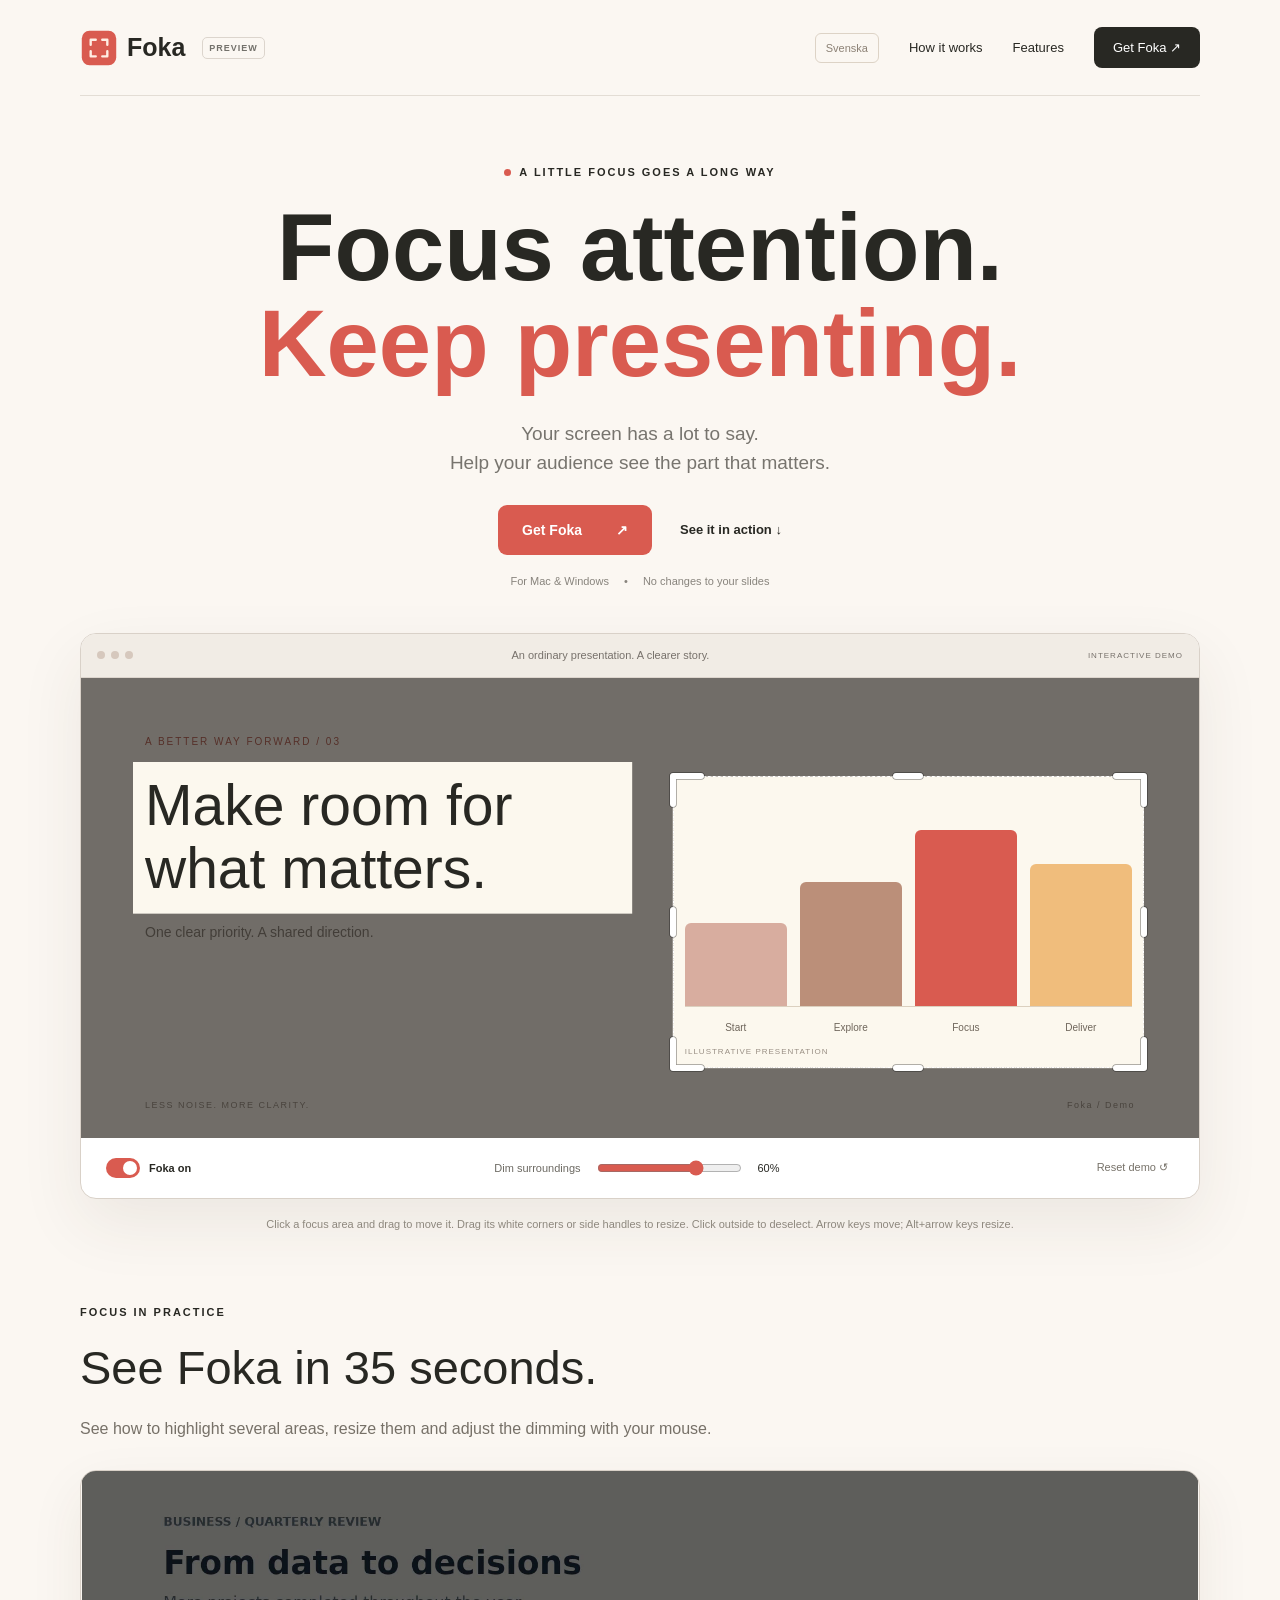
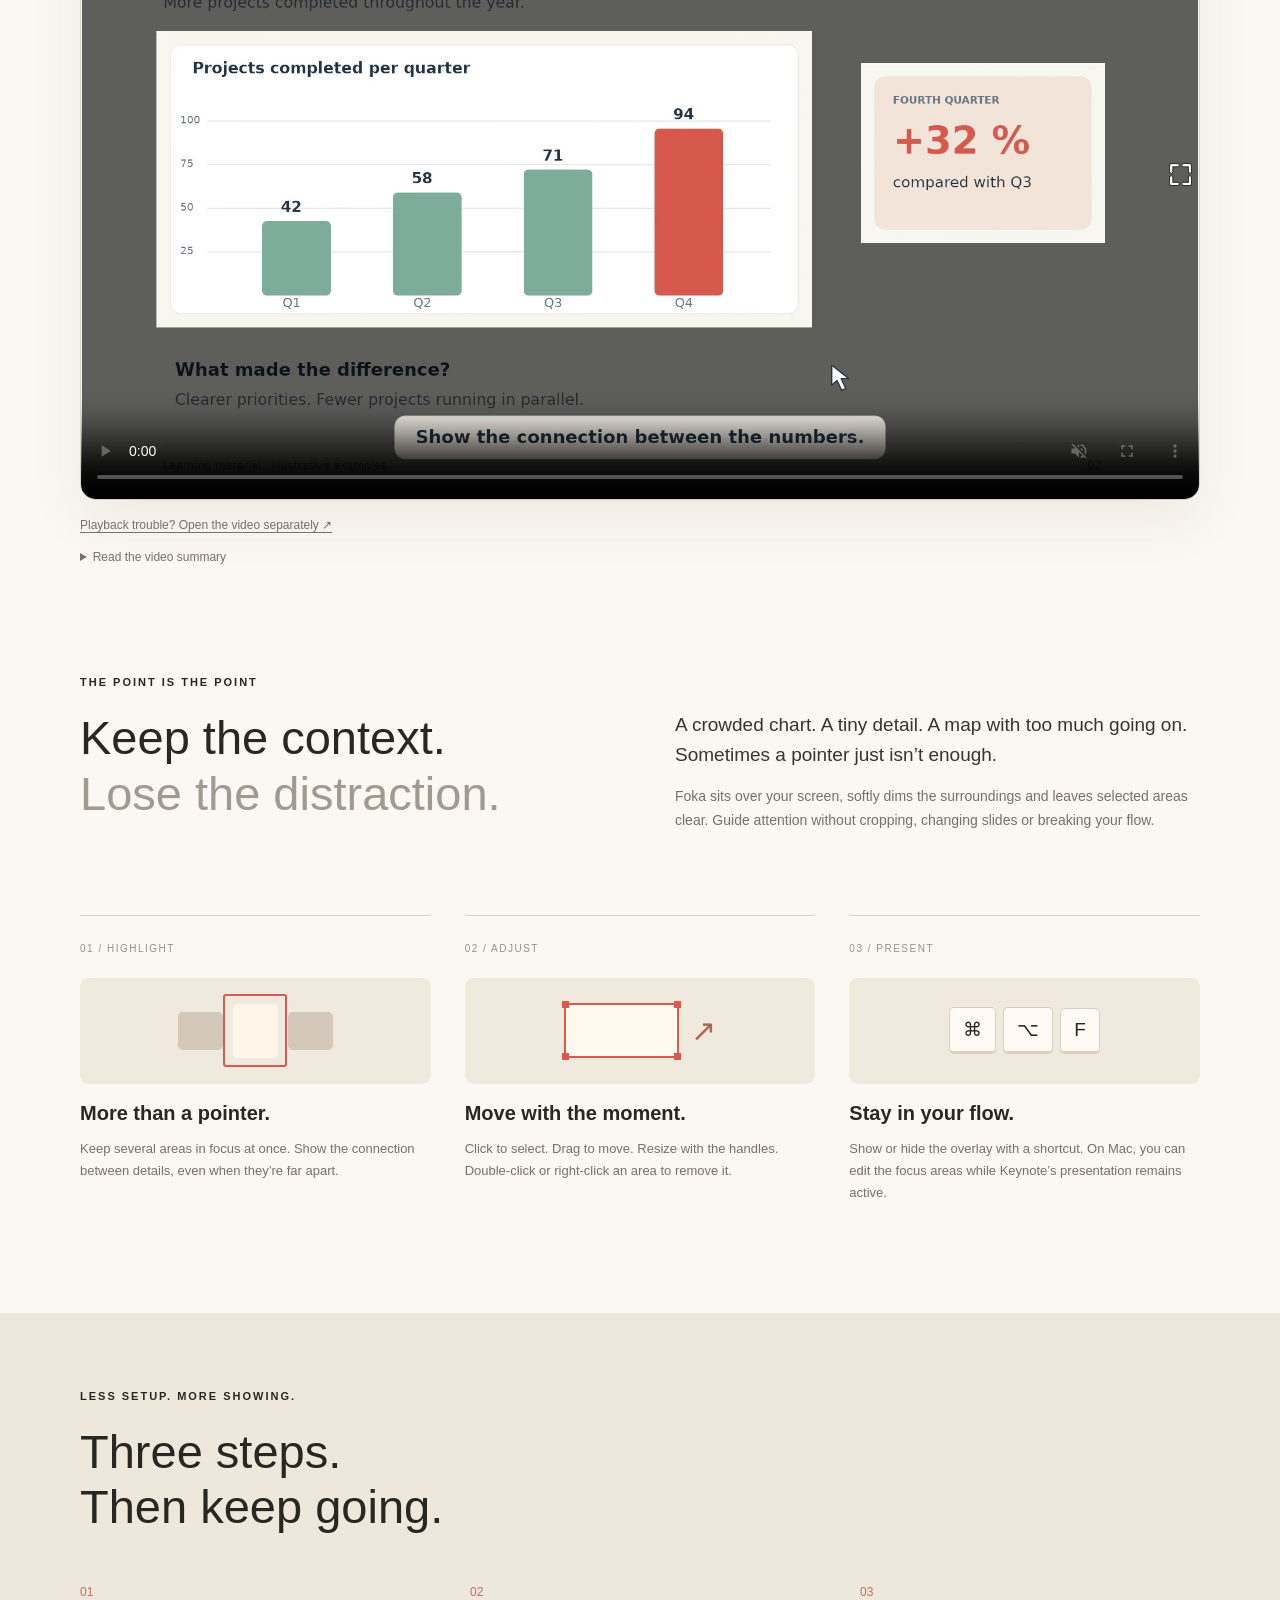
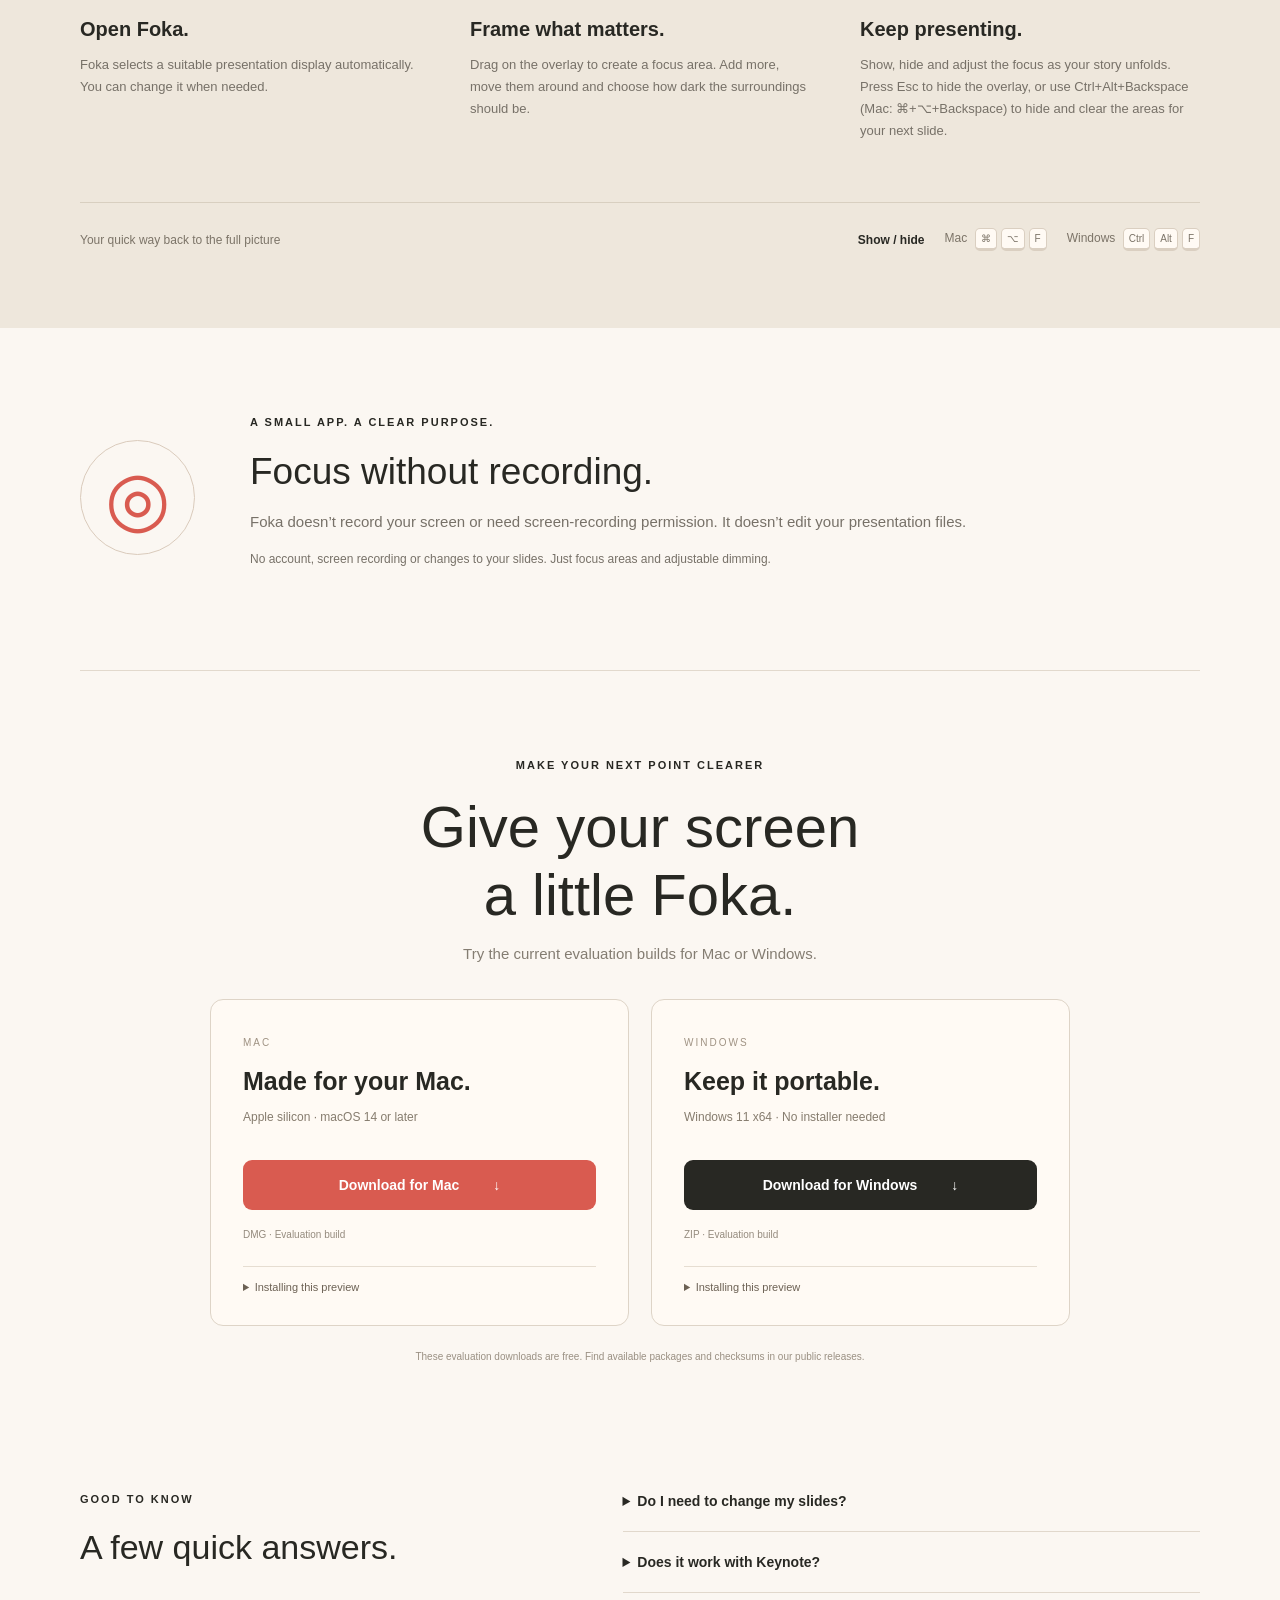
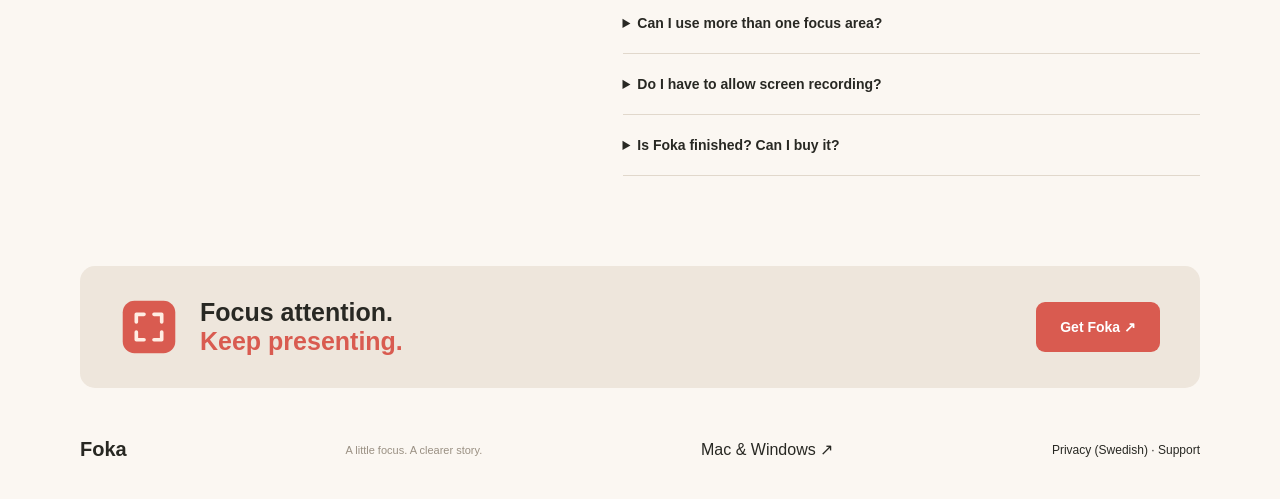
==== commit c78ee455: "Improve iPhone video loading and provide a visible standalone playback link" ====
--- a/site/index.html
+++ b/site/index.html
@@ -13,11 +13,11 @@
 <section class="promo wrap" id="video" aria-labelledby="video-title">
 <p class="eyebrow">FOCUS IN PRACTICE</p><h2 id="video-title">See Foka in 35 seconds.</h2>
 <p class="promo-intro">See how to highlight several areas, resize them and adjust the dimming with your mouse.</p>
-<video controls playsinline preload="none" width="1920" height="1080" poster="assets/promo/Foka-Promo-en-US-thumbnail.png" aria-label="See Foka in 35 seconds.">
-<source src="assets/promo/Foka-Promo-en-US.mp4" type="video/mp4">
+<video controls playsinline muted preload="metadata" src="assets/promo/Foka-Promo-en-US.mp4?v=2" width="1920" height="1080" poster="assets/promo/Foka-Promo-en-US-thumbnail.png" aria-label="See Foka in 35 seconds.">
 <track kind="captions" src="assets/promo/Foka-Promo-en-US.vtt" srclang="en" label="English">
 <a href="assets/promo/Foka-Promo-en-US.mp4">Download the video (MP4)</a>.
 </video>
+<p class="promo-summary"><a href="assets/promo/Foka-Promo-en-US.mp4?v=2" target="_blank" rel="noopener" style="text-decoration:underline;text-underline-offset:3px">Playback trouble? Open the video separately ↗</a></p>
 <details class="promo-summary"><summary>Read the video summary</summary><p>Frame what matters in a lesson. Show several focus areas at once. Resize them with the corner and side handles and highlight the relationship between numbers in a chart. Read a text together and adjust the dimming with your mouse. Foka for Windows and Mac — foka.kodena.se.</p></details>
 </section>
 <section class="why wrap" id="features"><p class="eyebrow">THE POINT IS THE POINT</p><div class="section-grid"><h2>Keep the context.<br><em>Lose the distraction.</em></h2><div><p class="large-copy">A crowded chart. A tiny detail. A map with too much going on. Sometimes a pointer just isn’t enough.</p><p>Foka sits over your screen, softly dims the surroundings and leaves selected areas clear. Guide attention without cropping, changing slides or breaking your flow.</p></div></div><div class="feature-grid"><article><span class="feature-num">01 / HIGHLIGHT</span><div class="mini-focus" aria-hidden="true"><i></i><i></i><i></i><b></b></div><h3>More than a pointer.</h3><p>Keep several areas in focus at once. Show the connection between details, even when they’re far apart.</p></article><article><span class="feature-num">02 / ADJUST</span><div class="mini-edit" aria-hidden="true"><div><i></i><i></i><i></i><i></i></div><span>↗</span></div><h3>Move with the moment.</h3><p>Click to select. Drag to move. Resize with the handles. Double-click or right-click an area to remove it.</p></article><article><span class="feature-num">03 / PRESENT</span><div class="mini-key" aria-hidden="true"><kbd>⌘</kbd><kbd>⌥</kbd><kbd>F</kbd></div><h3>Stay in your flow.</h3><p>Show or hide the overlay with a shortcut. On Mac, you can edit the focus areas while Keynote’s presentation remains active.</p></article></div></section>
